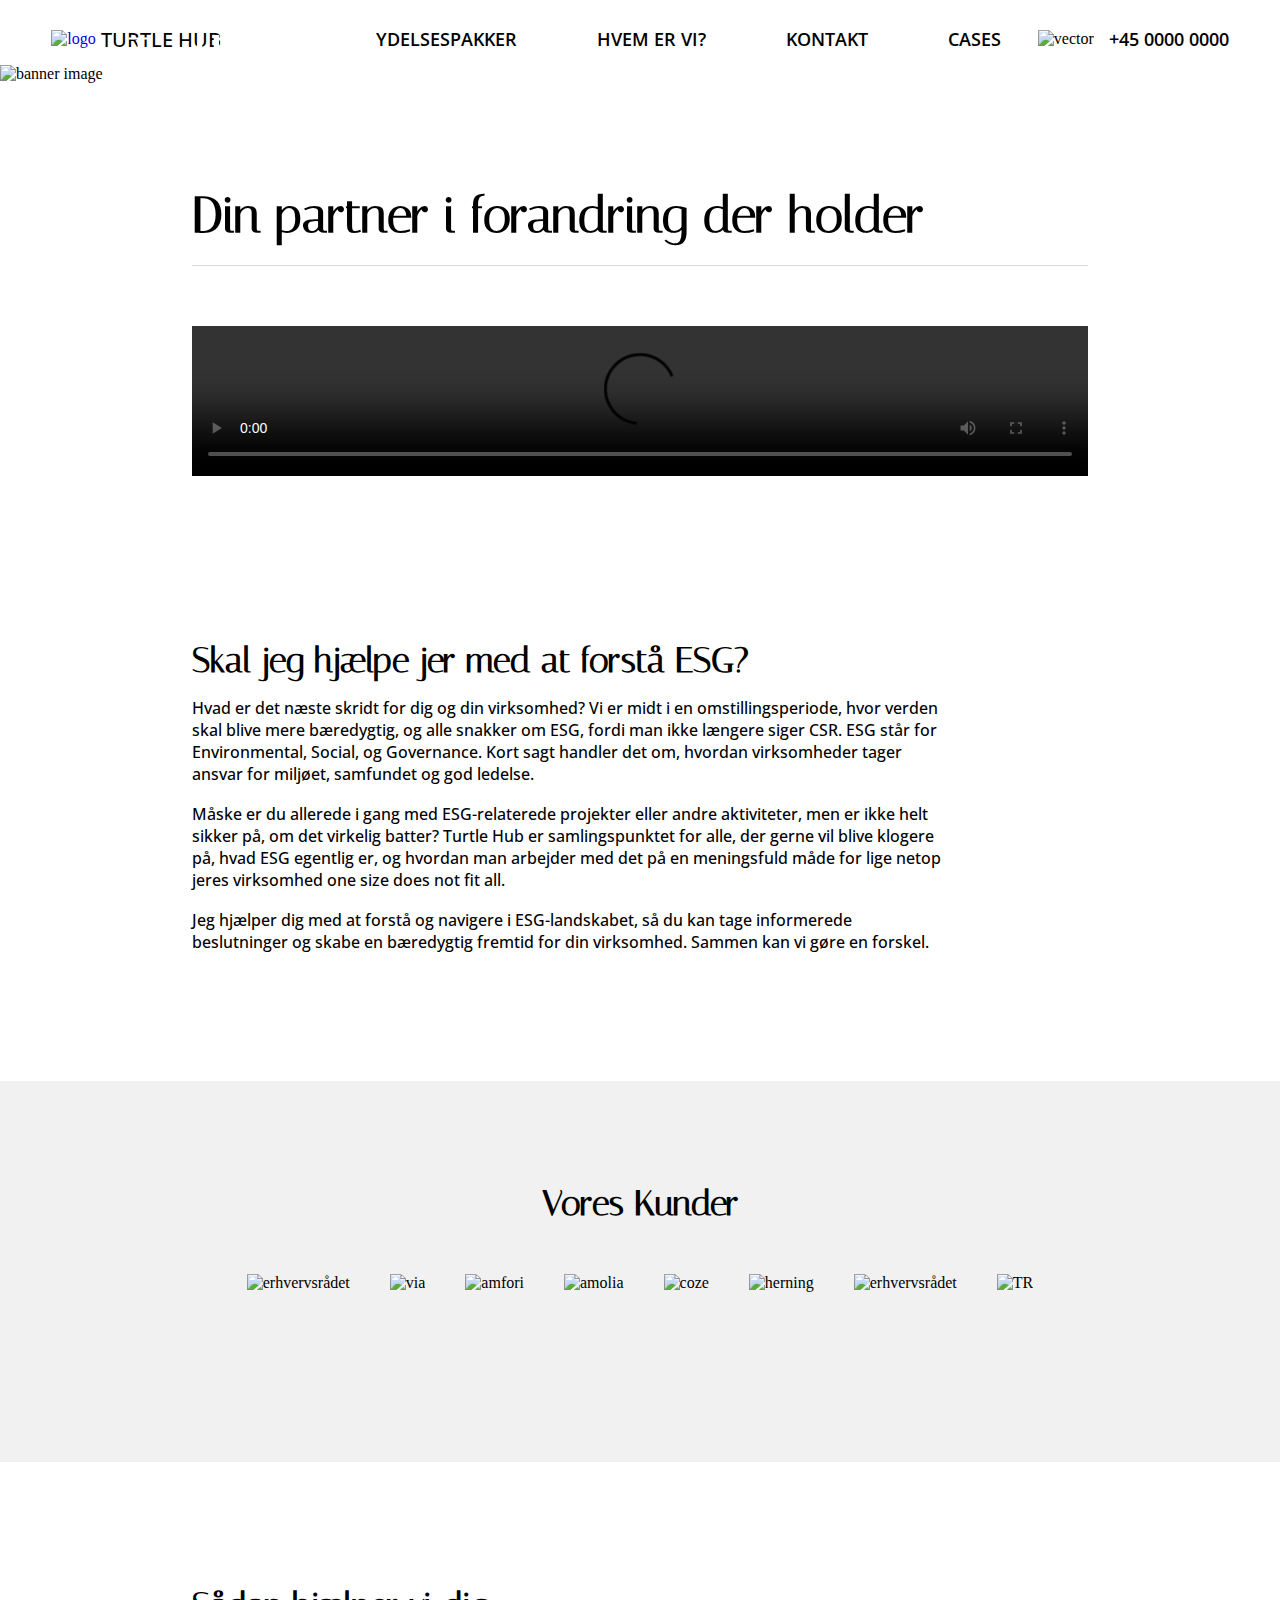
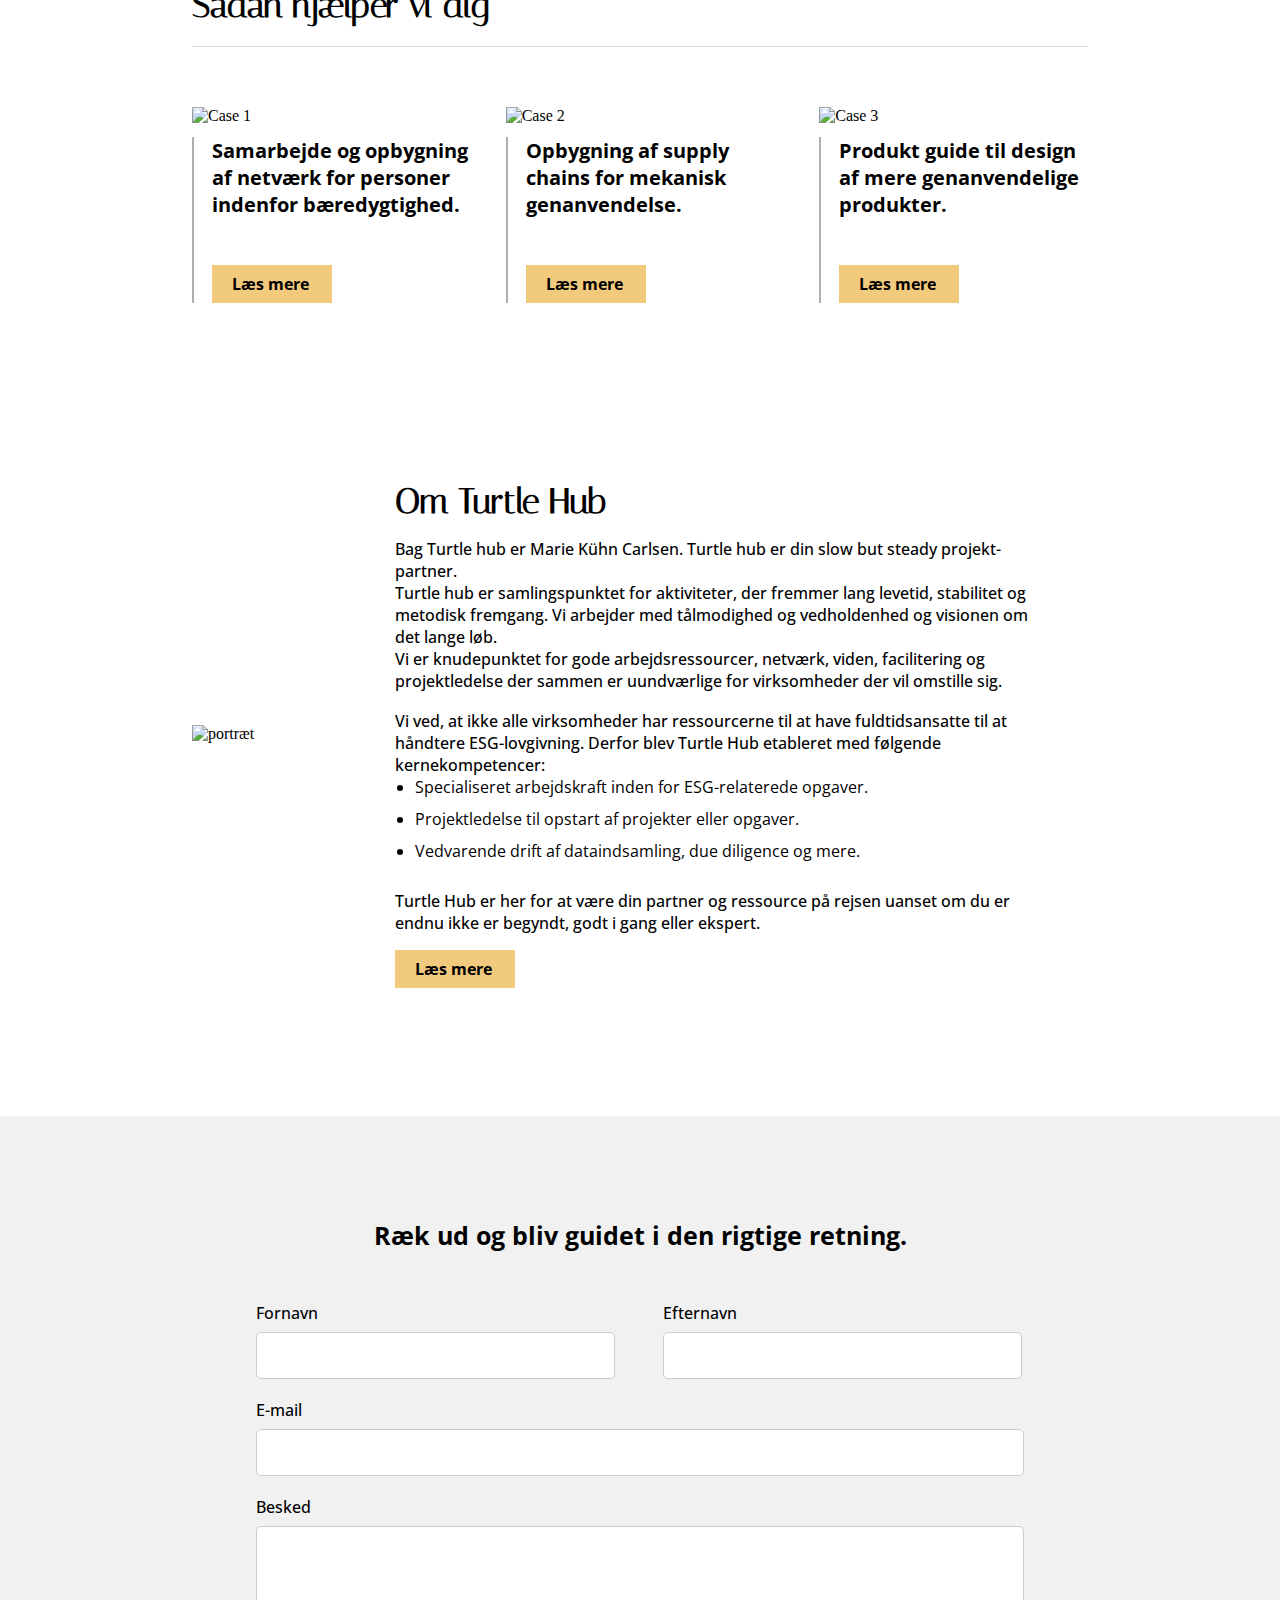
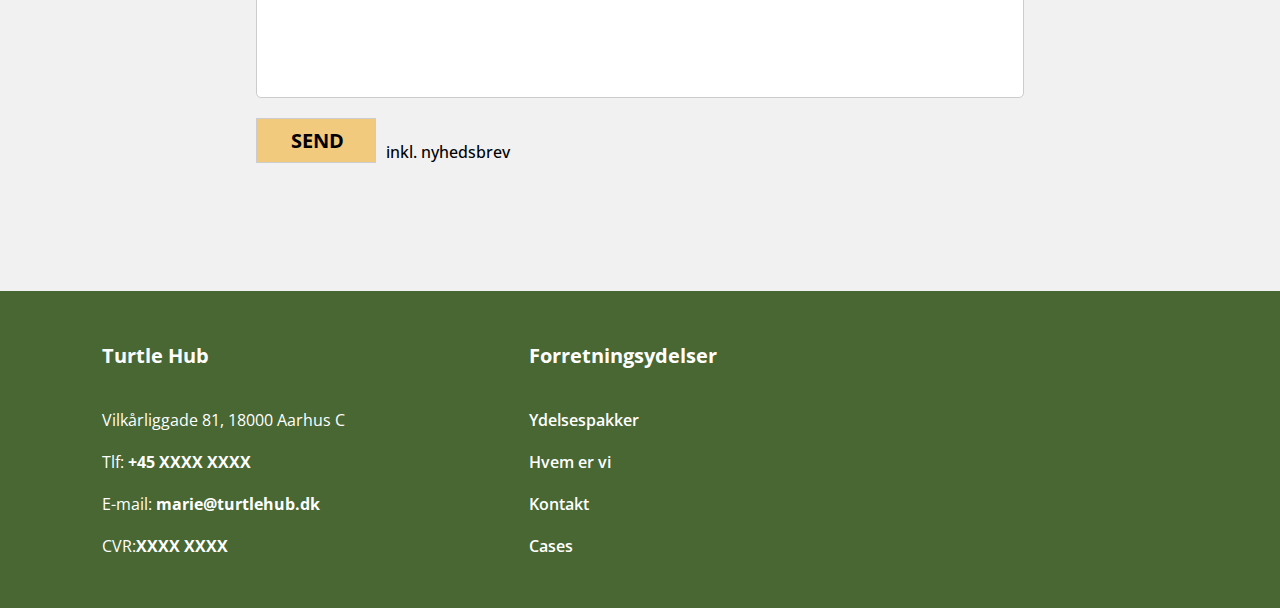
==== index.html @ 4861bdff "først upload" ====
<!DOCTYPE html>
<html lang="en">
<head>
    <meta charset="UTF-8">
    <meta name="viewport" content="width=device-width, initial-scale=1.0">
    <link rel="stylesheet" href="style.css">
    <script src="script.js" defer></script>

    <link rel="stylesheet" href="https://cdnjs.cloudflare.com/ajax/libs/font-awesome/6.2.0/css/all.min.css">
    <link href="https://fonts.googleapis.com/css2?family=Julius+Sans+One&family=Open+Sans:ital,wght@0,300..800;1,300..800&display=swap" rel="stylesheet">
    <link href="https://fonts.googleapis.com/css2?family=Italiana&display=swap" 
    rel="stylesheet"type="text/css">
    <title>Document</title>
</head>
<body>
    
    <nav>
        <div class="navbar">
            <div class="nav-img-p">
                <a href="index.html"> <img src="img/turtle.png" alt="logo"></a>
                <p class="logo-name">TURTLE HUB</p>
            </div>
            <ul class="menulinks">
                <li><a href="ydelsepakker.html">YDELSESPAKKER</a></li>
                <li><a href="hvem-er-vi.html">HVEM ER VI?</a></li>
                <li><a href="kontakt.html">KONTAKT</a></li>
                <li><a href="vores-cases.html">CASES</a></li>
            </ul>
            <div class="nav-img-p number">
                <a> <img  src="img/Vector.png" alt="vector"></a>
                <li><a class="nav-tlf">+45 0000 0000</a></li>
            </div>
            <div class="burger-menu">
                <div class="burger-icon">&#9776;</div>
                <div class="close-icon">&times;</div>
            </div>
        </div>
    </nav>

    <div class="banner"> <!-- banner -->
        <img src="img/forside-top.png" alt="banner image">
        <div class="banner-text">
            <h1>Turtle Hub</h1>
            <p>Project Management for the environment</p>
        </div>
    </div>

    <div class="indhold">

        <div>
            <div class="hoved-overskrift extra-margin">
                <h1>Din partner i forandring der holder</h1>
            </div>

            <div class="video-boks"> <!-- forside video -->
                <video src="video/forside-video.mp4" controls></video>
            </div>
        </div>

        <div class="esgboks"> <!-- ESG boks -->
            <div class="tekst1">
                <h1>Skal jeg hjælpe jer med at forstå ESG?</h1>
                <div> 
                    <p> Hvad er det næste skridt for dig og din virksomhed? 
                        Vi er midt i en omstillingsperiode, hvor verden skal blive mere bæredygtig, 
                        og alle snakker om ESG, fordi man ikke længere siger CSR. ESG står for Environmental, 
                        Social, og Governance. Kort sagt handler det om, hvordan virksomheder tager ansvar 
                        for miljøet, samfundet og god ledelse.
                    </p>
                    <br>
                    <p>
                        Måske er du allerede i gang med ESG-relaterede projekter eller andre aktiviteter,
                        men er ikke helt sikker på, om det virkelig batter? Turtle Hub er samlingspunktet
                        for alle, der gerne vil blive klogere på, hvad ESG egentlig er, og hvordan man
                        arbejder med det på en meningsfuld måde for lige netop jeres virksomhed one
                        size does not fit all.  
                    </p>    
                    <br>
                    <p>
                        Jeg hjælper dig med at forstå og navigere i ESG-landskabet, så du kan tage
                        informerede beslutninger og skabe en bæredygtig fremtid for din virksomhed.
                        Sammen kan vi gøre en forskel.
                    </p>
                </div>
            </div>
            <img class="portrait-picture esg-picture" src="img/ESG picture.png" alt=""> <!-- portræt billede -->
        </div>
    </div>

    <div class="kundeliste"> <!-- banner med kunder -->
        <div class="kundetext">
            <h1>Vores Kunder</h1>
        </div>
        <div class="firmalogoer">
            <img src="img/kunder/erhvervsrådet.png" alt="erhvervsrådet">
            <img src="img/kunder/VIA.png" alt="via">
            <img src="img/kunder/Amfori.png" alt="amfori">
            <img src="img/kunder/amolia.png" alt="amolia">
            <img src="img/kunder/cozy.png" alt="coze">
            <img src="img/kunder/herning.png" alt="herning">
            <img src="img/kunder/Newretex.png" alt="erhvervsrådet">
            <img src="img/kunder/TR.png" alt="TR">
        </div>
    </div>

    <div class="indhold"> <!-- card-img-slider -->

        <div class="info-box forside-pakker"> <!-- Ydelsespakker forside -->
            <div class="hoved-overskrift mindrefont extra-margin">
                <h1>Sådan hjælper vi dig</h1>
            </div>

            <div class="small-cases-container">
                    
                <div class="little-case-box max-width">
                    <img src="img/ydelsespakker/ydelsespakke1-forside.png" alt="Case 1">
                    <div class="cases-textbox">
                        <p class="box_overskrift">Samarbejde og 
                            opbygning af netværk for personer indenfor 
                            bæredygtighed.</p>
                        <a class="læsmere_knap" href="#">Læs mere</a>
                    </div>
                </div>
        
                <div class="little-case-box max-width">
                    <img src="img/ydelsespakker/ydelsespakke2-forside.png" alt="Case 2">
                    <div class="cases-textbox">
                        <p class="box_overskrift">Opbygning af supply 
                            chains for mekanisk genanvendelse.</p>
                        <a class="læsmere_knap" href="#">Læs mere</a>
                    </div>
                </div>
        
                <div class="little-case-box max-width">
                    <img src="img/ydelsespakker/ydelsespakke3-forside.png" alt="Case 3">
                    <div class="cases-textbox">
                        <p class="box_overskrift">Produkt guide 
                            til design af mere genanvendelige produkter.</p>
                        <a class="læsmere_knap" href="#">Læs mere</a>
                    </div>
                </div>
        
                <div class="little-case-box max-width">
                    <img src="img/ydelsespakker/ydelsespakke4-forside.png" alt="Case 4">
                    <div class="cases-textbox">
                        <p class="box_overskrift">LCA analyse skaber baseline 
                            for udvikling mod ressource-besparende produkter.</p>
                        <a class="læsmere_knap" href="#">Læs mere</a>
                    </div>
                </div>
        
                <div class="little-case-box max-width">
                    <img src="img/ydelsespakker/ydelsespakke5-forside.png" alt="Case 5">
                    <div class="cases-textbox">
                        <p class="box_overskrift">Mapping af supply chain - 
                            opbygning og community building af netværk i Danmark.</p>
                        <a class="læsmere_knap" href="#">Læs mere</a>
                    </div>
                </div>
            </div>
        </div>

        <div class="portraitboks"> <!-- Bag om Turtle Hub -->
            <img class="portrait-picture" src="img/portrait.png" alt="portræt">
            <div class="tekst1 portrait-text">
                <h1>Om Turtle Hub</h1>
                <div>
                    <p>Bag Turtle hub er Marie Kühn Carlsen. Turtle hub er din slow but steady projekt-partner.</p>
                    <p>Turtle hub er samlingspunktet for aktiviteter, der fremmer lang levetid, stabilitet og 
                        metodisk fremgang. Vi arbejder med tålmodighed og vedholdenhed og visionen om det lange løb.
                    </p>
                    <p>
                        Vi er knudepunktet for gode arbejdsressourcer, netværk, viden, facilitering og projektledelse 
                        der sammen er uundværlige for virksomheder der vil omstille sig.
                    </p>
                    <br>
                    <p>Vi ved, at ikke alle virksomheder har ressourcerne til at have fuldtidsansatte til at håndtere 
                        ESG-lovgivning. Derfor blev Turtle Hub etableret med følgende kernekompetencer:
                    </p>
                    <ul class="point-list">
                        <li>Specialiseret arbejdskraft inden for ESG-relaterede opgaver.</li>
                        <li>Projektledelse til opstart af projekter eller opgaver.</li>
                        <li>Vedvarende drift af dataindsamling, due diligence og mere.</li>
                    </ul>
                    <br>
                    <p>Turtle Hub er her for at være din partner og ressource på rejsen uanset om du er endnu ikke 
                        er begyndt, godt i gang eller ekspert. 
                    </p>
                </div>
                <a class="læsmere_knap" href="#">Læs mere</a>
            </div>
        </div>
    </div>

    <form id="input-form"> <!-- informations boks med mulighed for at række ud til Turtle Hub -->
        <h2 class="input-title">Ræk ud og bliv guidet i den rigtige retning.</h2>
        <div class="input-group label-inline">
            <div class="input-name">
                <p>Fornavn</p>
                <input id="first-name" type="text" value="" required/>
            </div>
            <div class="input-name">
                <p>Efternavn</p>
                <input id="last-name" type="text" value="" required/>
            </div>
        </div>
        <div class="input-group input-other">
            <p>E-mail</p>
            <input id="email" type="email" value="" required/>
        </div>
        <div class="input-group input-other">
            <p>Besked</p>
            <textarea id="message"style="max-width:100%;height: 150px;" required></textarea>
        </div>
        <div class="send-field">
            <button class="clear-button" type="submit" onclick="ClearFields();">SEND</button>
            <p>inkl. nyhedsbrev</p>
        </div>
    </form>

</body>

<footer> <!-- footer -->
    <div class="infohvem">
        <p> Turtle Hub </p>
        <ul class="menulinks-nav">
            <li>Vilkårliggade 81, 18000 Aarhus C</li>
            <li>Tlf: <span class="bold">+45 XXXX XXXX</span></li>
            <li>E-mail: <span class="bold">marie@turtlehub.dk</span></li>
            <li>CVR:<span class="bold">XXXX XXXX</span></li>
        </ul>
    </div>
    <div class="infohvem">
        <p>Forretningsydelser </p>
        <ul class="menulinks-nav">
            <li> <a href="ydelsepakker.html">Ydelsespakker</a></li>
            <li> <a href="hvem-er-vi.html">Hvem er vi</a></li>
            <li> <a href="kontakt.html">Kontakt</a></li>
            <li> <a href="vores-cases.html">Cases</a></li>
    </div>
    <div class="noci">
        <img src="img/insta.png" alt="">
        <img src="img/lindin.png" alt="">
    </div>  
</footer>

</html>
---- style.css ----
/*----------------------
-------GENERELT---------
----------------------*/
*{
    text-decoration: none;
    margin:0;
    padding: 0;
}
html, body {
    margin: 0;
    padding: 0;
    width: 100%;
    height: 100%;
    min-width:320px;
}

.indhold{
    display: flex;
    flex-direction: column;
    justify-content: center;
    margin: 8% 15% 10%;
    gap:160px;
}

.hoved-overskrift {
   border-bottom:1px solid #D9D9D9;
   padding-bottom:20px;
}

/*----------------------
---GENEREL TYPOGRAFI----
----------------------*/

.hoved-overskrift h1 {
    font-size: 50px;
}

p {
    font-family:"Open Sans", sans-serif;
    font-size:16px;
    font-weight: 500;
}

h1 {
    font-family:"Italiana", sans-serif;
}

#input-form p, #input-form h2 {
    font-family:"Open Sans", sans-serif;
}

.content p {
    font-size:20px;
    font-weight: bold;
    font-family:"Open Sans", sans-serif;
} 

.nav-img-p p {
    font-size: 20px;
}

/*----------------------
-------NAVIGATION-------
----------------------*/

.navbar{
    margin-top: 1%;
    display: flex;
    align-items: center;
    justify-content: space-between;
    padding: 1% 4%;
}

.nav-img-p {
    display:flex;
    align-items: center;
    gap:5px;
}

.nav-img-p a img {
    height:auto;

}

.navbar li{
    list-style: none;
    display: inline-block;
}

.navbar li a{
    font-size: 18px;
    font-weight: bold;
    color: black;
    font-family:"Open Sans", sans-serif;
    font-weight: 600;
}

.menulinks {
    display: flex;
    gap:80px;
    margin-left:10%;
}

.nav-tlf {
    font-weight: 700;
}

.burger-menu{
    display: none;
}

/* Hide the checkbox by default */

.number {
    gap:15px;
}

.number img {
    display: flex;
    align-items: center;
}

.menulinks a.active {
    position: relative;
    font-weight: bold;
}

.menulinks a.active::after {
    content: '';
    display: block;
    width: 100%;
    height: 1mm;
    background-color: currentColor;
    position: absolute;
    bottom: -10px;
}

/*----------------------
-------FOOTER-----------
----------------------*/
footer {
    background-color: #486732;
    display: flex;
    justify-content: space-between;
    padding: 4% 8%;
    align-items: center;
}

.infohvem {
    color: white;
    display: flex;
    flex-direction: column;
    gap:40px;
    align-self: flex-start;
}

.infohvem p {
    font-size: 20px;
    font-weight: 700;
}

.infohvem li{
    list-style: none;
    display: inline-block;
    font-family:"Open Sans", sans-serif;
}

.infohvem li a{
    font-size: 16px;
    font-weight: bold;
    font-family:"Open Sans", sans-serif;
    font-weight: 600;
    color: white;
}

.menulinks-nav {
    display: flex;
    flex-direction: column;
    gap:20px;
}

.noci img{
    width: 60px;
    height:auto;
}

.noci {
    display: flex;
    height:60px;
    gap:50px;
    padding:auto 0;
    margin-right:10%;
}

.bold {
    font-weight: 700;
}



/*---------------------------
-------Subscription Box------
-----------------------------*/

.input-title {
    margin-bottom: 30px;
    font-size: 25px;
    display: flex;
    justify-content: center
}

#input-form {
    display: flex;
    flex-direction: column;
    padding: 8% 20% 10%;
    background-color: #F1F1F1;
    gap:20px;
}

.input-name {
    display: flex;
    flex-direction: column;
    width:calc(50% - 47px);
    gap:8px;
}

.input-other {
    display: flex;
    flex-direction: column;
    gap:8px;
}

.input-group {
    display: flex;
    flex-direction: column;
}

.input-group label {
    font-size: 16px;
    margin-bottom: 5px;
}

.label-inline {
    flex-direction: row;
    gap:70px;
}

.send-field {
    display: flex;
    flex-direction: row;
    gap:10px;
    align-items: flex-end
}

input[type='text'] {
    width: 100%;
}

.input-group input[type="email"] {
    max-width: 100%;
}

.input-group textarea {
    height: 100px;
    max-width:100%;
    resize: none;
}

.input-group input[type="text"],
.input-group input[type="email"],
.input-group textarea {
    height: 25px;
    padding: 10px;
    border: 1px solid #ccc;
    border-radius: 5px;
    font-size: 16px;
    transition: border-color 0.3s ease; /* Add transition effect */
}

.clear-button {
    padding: 8px 34px;
    font-size: 20px;
    background-color: #F2CA7E;
    cursor: pointer;
    border: 1px solid #ccc;
    width:120px;
    font-weight: bold;
    font-family: "Open Sans", sans-serif;
}

/*----------------------
-------FORSIDE----------
----------------------*/

.extra-margin {
    margin-bottom:60px;
}

.info-box {
    width: 100%;
    background-color: #F1F1F1;
    padding: 8% 8% 10%;  /* andre cases/pakker som denne */
    margin-top: 20px;
    box-sizing: border-box;
    display: flex;
    flex-direction: column;
}

.forside-pakker {
    background-color: white;
    padding: 0;
}

.banner {
    width: 100%;
    height: auto;
    display: flex;
    justify-content: flex-start;
    align-items: center;
}

.banner img {
    width: 100%;
    height: auto;
    max-width: 100%;
}

.banner-text {
    display: flex;
    flex-direction: column;
    margin-left:10%;
    position: absolute;
    text-align: flex-start;
    font-family: "Open Sans", sans-serif;
    color: white;
}

.banner-text h1 {
    font-size: 4vw; /* Responsive font size */
    font-weight: 700;
}

.banner-text p {
    font-size: 2vw; /* Responsive font size */
    font-weight: 700;
}

.kundeliste {
    width: 100%;
    height: auto;
    display: flex;
    flex-direction: column;
    justify-content: center;
    align-items: center;
    gap:50px;
    background-color: #F1F1F1;
    padding:8% 15% 10%;
    box-sizing: border-box;
}

.kundetext h1 {
    font-family:"Italiana", sans-serif;
    font-size: 35px;
}

.firmalogoer {
    display: flex;
    flex-wrap: wrap; /* Allow items to wrap */
    justify-content: center; /* Center items horizontally */
    gap: 40px;
}

.firmalogoer img {
    height:60px;
    width:auto;
}

.video-boks{
    width: 100%;
}

.video-boks video {
    width: 100%;
    height: auto;
    max-width: 100%;
}

.kunder{
    width: 100%;
}

.portraitboks{
    display: flex;
    gap:60px;
    align-items: center;
}

.portrait-picture {
    height:auto;
    width: 307px;
}

.esg-picture {
    width:40%;
}

.esgboks {
    display:flex;
    gap:40px;
    align-items: center;
}

.tekst1 {
    display: flex;
    flex-direction: column;
    gap:16px;
}

.tekst1 h1{
    font-size: 35px;
}

.portrait-text {
    margin-right: 6%;
}

.point-list {
    padding-left: 20px;
    width:100%;
    max-width:100%;
}

.point-list li {
    font-family: "Open Sans", sans-serif;
    margin-bottom: 10px;
}

/*----------------------
-------KONTAKT----------
----------------------*/

.kontakt-tekst p{
    font-size:20px;
}

.text-bold {
    font-weight: 700;
}

.kontaktbox {
    display:flex;
    gap:80px;
    align-items: center;
    justify-content: center;
}

.kontakt-indhold {
    display:flex;
    flex-direction: column;
    gap:60px;
}

/*----------------------
-------HVEM ER VI-------
----------------------*/

.centered {
    display: flex;
    justify-content: center;
}

.mindrefont h1 {
    font-size: 35px;
}
.smolbillede1{
    width:30vw;
}
.smolbillede {
   display: none;
}

.hvemerjeg {
    display:flex;
    gap:40px;
    align-items: center;
}

.sporgsmaalbokse{
    align-items: center;
    display: flex;
    justify-content: center;
    font-family:"Italiana", sans-serif;
    font-size: 50px;
}

.Typisk{
    font-size: 50px;
}

.sprogsmaalwrapper {
    display: flex;
    justify-content: center;
    gap:60px;
    padding: 25px;
}

.sporgsmaalbokse1, .sporgsmaalbokse2, .sporgsmaalbokse3, .sporgsmaalbokse4 {
    perspective: 1000px;
    padding: 0;
    display: flex;
    justify-content: center;
    align-items: center;
    position: relative;
    margin: 2%;
    padding: 5%;
    width: 200px;  /* Set a fixed width */
    height: 100px; /* Set a fixed height */
}

.front, .back {
    position: absolute;
    backface-visibility: hidden;
    transition: transform 0.6s;
    width: 100%;
    height: 100%;
    display: flex;
    justify-content: center;
    align-items: center;
    padding: 20px;
    box-sizing: border-box;
    font-family:"Open Sans", sans-serif;
    font-size: 20px;
}

.front {
    transform: rotateY(0deg);
    font-weight: 700;
}

.back {
    transform: rotateY(180deg);
    display: flex;
    justify-content: center;
    align-items: center;
}

.sporgsmaalbokse1:hover .front, .sporgsmaalbokse2:hover .front, .sporgsmaalbokse3:hover .front, .sporgsmaalbokse4:hover .front {
    transform: rotateY(180deg);
}

.sporgsmaalbokse1:hover .back, .sporgsmaalbokse2:hover .back, .sporgsmaalbokse3:hover .back, .sporgsmaalbokse4:hover .back {
    transform: rotateY(0deg);
}

.sporgsmaalbokse1 .front, .sporgsmaalbokse3 .front {
    background-color: #9FCBF4;
}

.sporgsmaalbokse2 .front, .sporgsmaalbokse4 .front {
    background-color: #F2CA7E;
}

.sporgsmaalbokse1 .back, .sporgsmaalbokse3 .back {
    background-color: #9FCBF4;
}

.sporgsmaalbokse2 .back, .sporgsmaalbokse4 .back {
    background-color: #F2CA7E;
}

/*----------------------
-------YDELSES PAKKE----
----------------------*/

.pakke-box {
    display: flex;
    justify-content: center;
    align-items: center;
    flex-wrap: wrap;
    width: 100%;
}

.pakke-reverse {
    flex-direction: row-reverse;
}

.venstre-pakke {
    max-width: 100%;
    height: auto;
    margin-right: 5%;
    box-sizing: border-box;
}

.højre-pakke {
    max-width: 100%;
    height: auto;
    margin-left: 5%;
    box-sizing: border-box;
}

.pakke-box-tekst {
    flex: 1;
    box-sizing: border-box;
    overflow: hidden;
    max-width: 40%;
}

.ekstra-margin {
    margin-bottom: 10px;
}

.pakketekst {
    padding-left: 20px;
    margin: 0;
    list-style-type: disc;
    width: 100%;
    box-sizing: border-box;
}

.pakketekst li {
    font-family: "Open Sans", sans-serif;
    margin-bottom: 10px;
}

.pakke-skabelon-text {
    display: flex;
    flex-direction: column;
    padding-bottom:100px;
}

.image-wrapper {
    width: 100%;
}

.squarewrapper {
    display: flex;
    justify-content: space-evenly;
    flex-wrap: wrap;
    margin-top: 50px;
    gap: 50px; /* Adjust gap as needed */
}

.square {
    background-color: #9FCBF4;
    display: flex;
    flex-direction: column;
    justify-content: space-between;
    align-items: center;
    width: calc(25% - 50px); /* Adjust width for 4 boxes per row */
    padding: 15px 20px;
    box-sizing: border-box; /* Include padding in the element's width and height */
}

.square img {
    max-width: 80px; /* Adjust based on your design */
    margin-top: 20px;
}

.square-tekst {
    display: flex;
    flex-direction: column;
    align-items: center;
    text-align: center;
    gap:20px;
}

.bigger-font {
    font-size: 20px;
}

/*----------------------
-------VORES CASES------
----------------------*/

.cases-indhold {
    display: flex;
    flex-direction: column;
    gap:60px;
}

.content {
    display:flex;
    flex-wrap:wrap;
    flex-direction:column;
    gap:60px;
    justify-content:space-around;
}

.content_udvalg {
    flex-direction:row;
}

.big-case-box {
    display: flex;
    flex-direction: column;
    gap: 15px;
    width: 100%; /* Ensure it uses the full width */
    max-width: 350px;
    flex: 1 1 33.33%; /* Adjust this to make all boxes equal width and height */
    box-sizing: border-box;
}

.big-case_picture {
    width: 100%;
    display: flex;
    justify-content: center;
    align-items: center;
    overflow: hidden;
}

.big-case_picture img {
    width: 100%; 
    height: auto; 
}

.cases-textbox {
    display: flex;
    flex-direction: column;
    justify-content: space-between; /* Ensure the button is pushed to the bottom */
    padding: 0px 18px;
    border-left: 2px solid #AFAFAF;
    gap: 10px;
    box-sizing: border-box;
    flex-grow: 1;
}

.box_overskrift {
    font-size: 20px;
    font-weight: bold;
    font-family: "Open Sans", sans-serif;
    flex-grow: 1; 
    margin-bottom: 10px; 
}

.læsmere_knap {
    padding: 8px 20px;
    background-color:#F2CA7E;
    color: black;
    border: none;
    cursor: pointer;
    font-size:16px;
    font-family: "Open Sans", sans-serif;
    font-weight: bold;
    text-decoration: none;
    width:80px;
}


/*----------------------
-----SPECIFIK CASE------
----------------------*/

.undertitel {
    font-size: 22px;
    font-weight: 700;
}

.artikeltext {
    display: flex;
    flex-direction: column;
    gap:35px;
    flex: 1;
}

.artikelboks {
    display: flex;
    gap:50px;
    align-items: flex-start;
}

.icony {
    display: flex; 
    gap:25px;
}

.icony img {
    height:50px;
}

.icony p {
    font-size: 18px;
}

.caseoversigt{
    display: flex;
    flex-direction: column;
    background-color: #9FCBF4;
    padding:35px 85px 35px 35px;
    gap:20px;
}

.small-casebox {
    border: none;
    width: 100%;
    display: flex;
    flex-direction: column;
    justify-content: space-between;
    height:100%;
}

.info-box h2{
    margin: 10px 0;
    margin-left: 40px;
}

.small-cases-container {
    display: flex;
    justify-content: flex-start;  
    overflow-x: auto;  
    flex-wrap: nowrap;
    width: 100%;  
    scroll-snap-type: x mandatory;
    gap: 15px;
}

.little-case-box {
    display: flex;
    flex-direction: column;
    flex: 0 0 33.33%;   
    scroll-snap-align: start;  
    width: calc(30% - 30px); 
    gap: 12px;
    box-sizing: border-box;
    padding-bottom: 18px;
}

.little-case-box img {
    width: 100%; /* Make the image take the full width of the container */
    height: auto; /* Maintain aspect ratio */
}

/*----------------------
--STYLING AF SCROLLBAR--
----------------------*/

.small-cases-container::-webkit-scrollbar {
    height: 8px;
    background-color: #ddd; 
}

.small-cases-container::-webkit-scrollbar-thumb {
    background-color: green;
}

.crying{
    width: 100%;
}

.ov{
    font-weight: bolder;
    font-size: 50px
}
.ov2{
    font-weight: bold;
}

.unskrift{
    font-weight: bold;
}

.breadtexxt{
    font-weight: 300; 
    font-size: 20px;
}

.kontaktturtle{
    font-size: 25.6px;
    font-weight: 600;
}

/*----------------------
-----MEDIA QUERIE-------
----------------------*/

@media screen and (max-width: 1100px) { 
    .navbar {
            width: 90%; 
        }
    .navbar li a{
        font-size: 90%;
    }
    .square {
        width: calc(50% - 50px); /* Adjust width for 2 boxes per row */
    }

    .pakke-box, .pakke-reverse {
        flex-direction: column;
        justify-content: center;
    }

    .højre-pakke, .venstre-pakke {
        margin:0;
    }

    .pakke-box-tekst {
        max-width:100%;
        padding:20px;
    }
}

@media screen and (max-width: 700px) {
    .carousel img{
        width: calc(100% / 2);
    }

    .banner{
        width: 101%;
    }
    .point-list{
        font-size: 15px;
    } 
    .smollen{
        font: 10px;
    }
    .squarewrapper {
        flex-wrap: wrap;
        justify-content: center;
        gap: 20px;
      }
      
      .square, .square2,.square3,.square4 {
        width: calc(40% - 10px); 
        margin-top: 20px; 
      }
      
    .header-container {
        flex-direction: column;
    }

    .header-container h1 {
        margin-right: 0;
        margin-bottom: 10px;
    }

    .header-container img {
        width: 100%;
        height: auto;
    }
    .carousel img{
        width: 100%;
    }

    .storebillede{
        display: block;
        width: 100%;
    }

    .storebilledwrapper{
        display: flex;
        justify-content: center;
    }

    .hvemerjeg{
    display: flex;
    flex-direction: column;
    }

    .smolbillede1{
       display: none;
    }

    .smolbillede{
        display: block;
    }

    .sprogsmaalwrapper{
        display: flex;
        flex-direction: column;
        justify-content: center;
        width: 120%;
    }
 
    .small-cases-container {
        flex-wrap: wrap; 
        justify-content: center; 
        gap: 10px; 
    }
    .little-case-box {
        flex: 0 0 100%; 
        width: 100%; 
    }
    .artikelboks {
        flex-direction: column-reverse; 
    }
    .menulinks {
        display: none;
        flex-direction: column;
        width: 100%;
        text-align: center;
        position: absolute;
        top: 80px;
        left: 0;
        background-color: white;
    }

    .menulinks.show {
        display: flex;
    }

    .burger-menu {
        display: flex;
        align-items: center;
    }

    .burger-icon,
    .close-icon {
        font-size: 24px;
        cursor: pointer;
    }

    .close-icon {
        display: none;
    }
    .nav-tlf{
        display: none;
    }
    .nav-img-p.number img {
        display: none;
    }
    .menulinks a.active::after {
        display: none;
    }

    .content{
    display: flex;
    flex-direction: column;
    }

    .banner{
    width: 100%;
    }

    .esgboks{
    display: flex;
    flex-direction: column;
    }

    .portraitboks{
        display: flex;
        flex-direction: column;
    }

    .kundeliste{
        width: 100%;
    }

    .footer{
        width: 100%;
    }
}
@media screen and (max-width: 500px){
    .banner{
        width: auto;
    }
.infohvem{
    width: 150%;
}
}
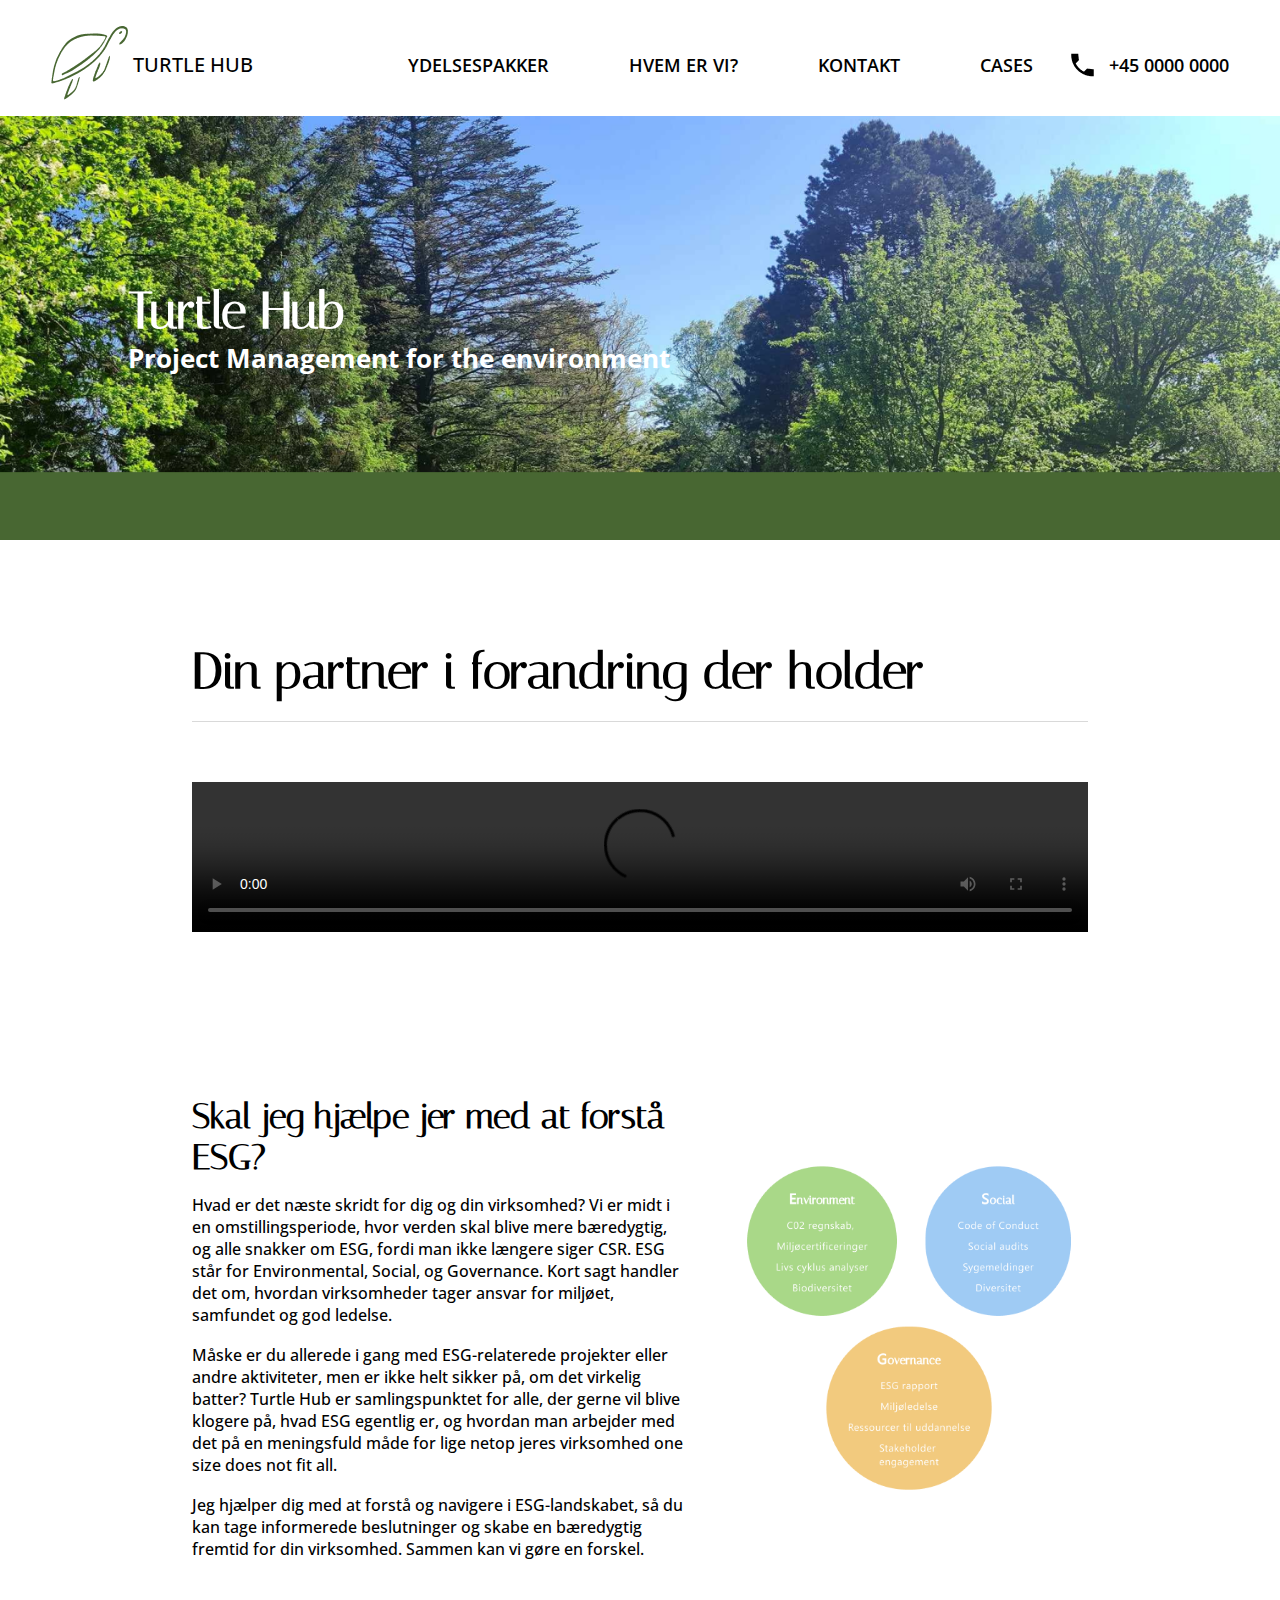
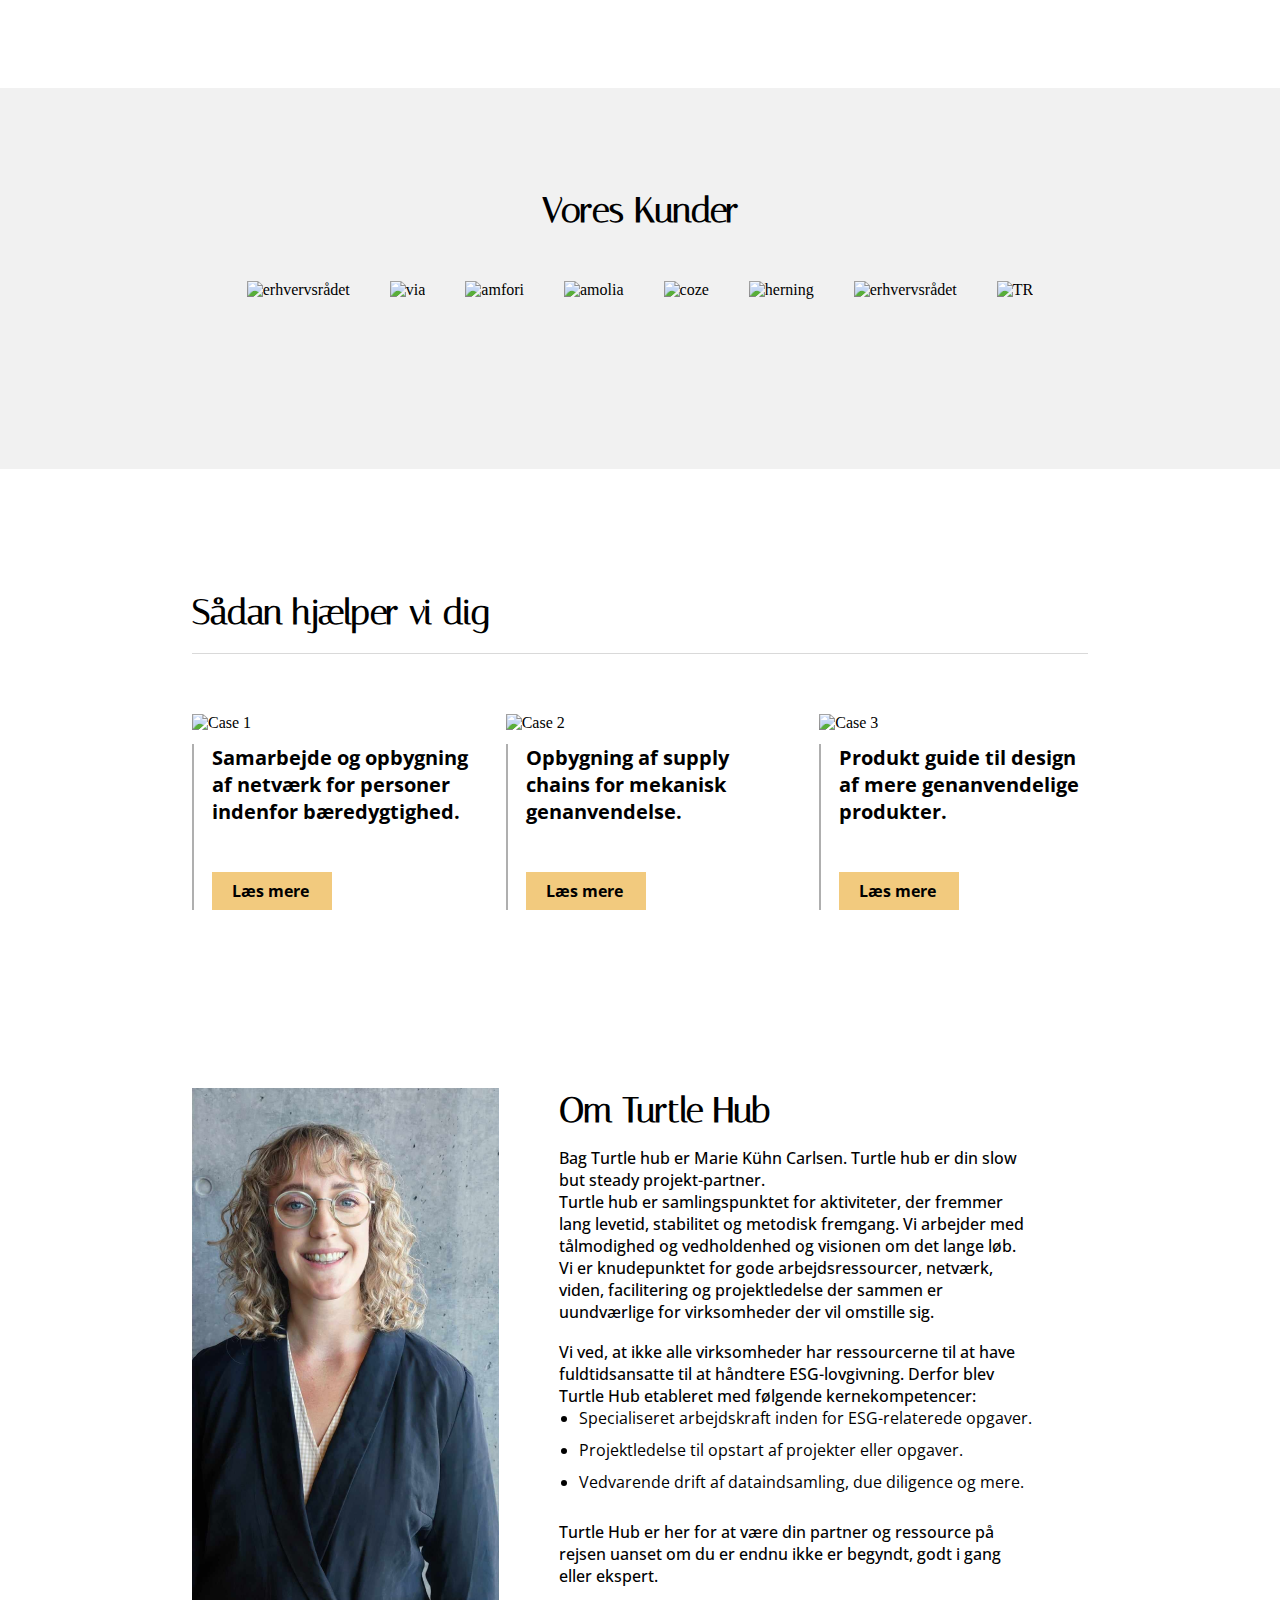
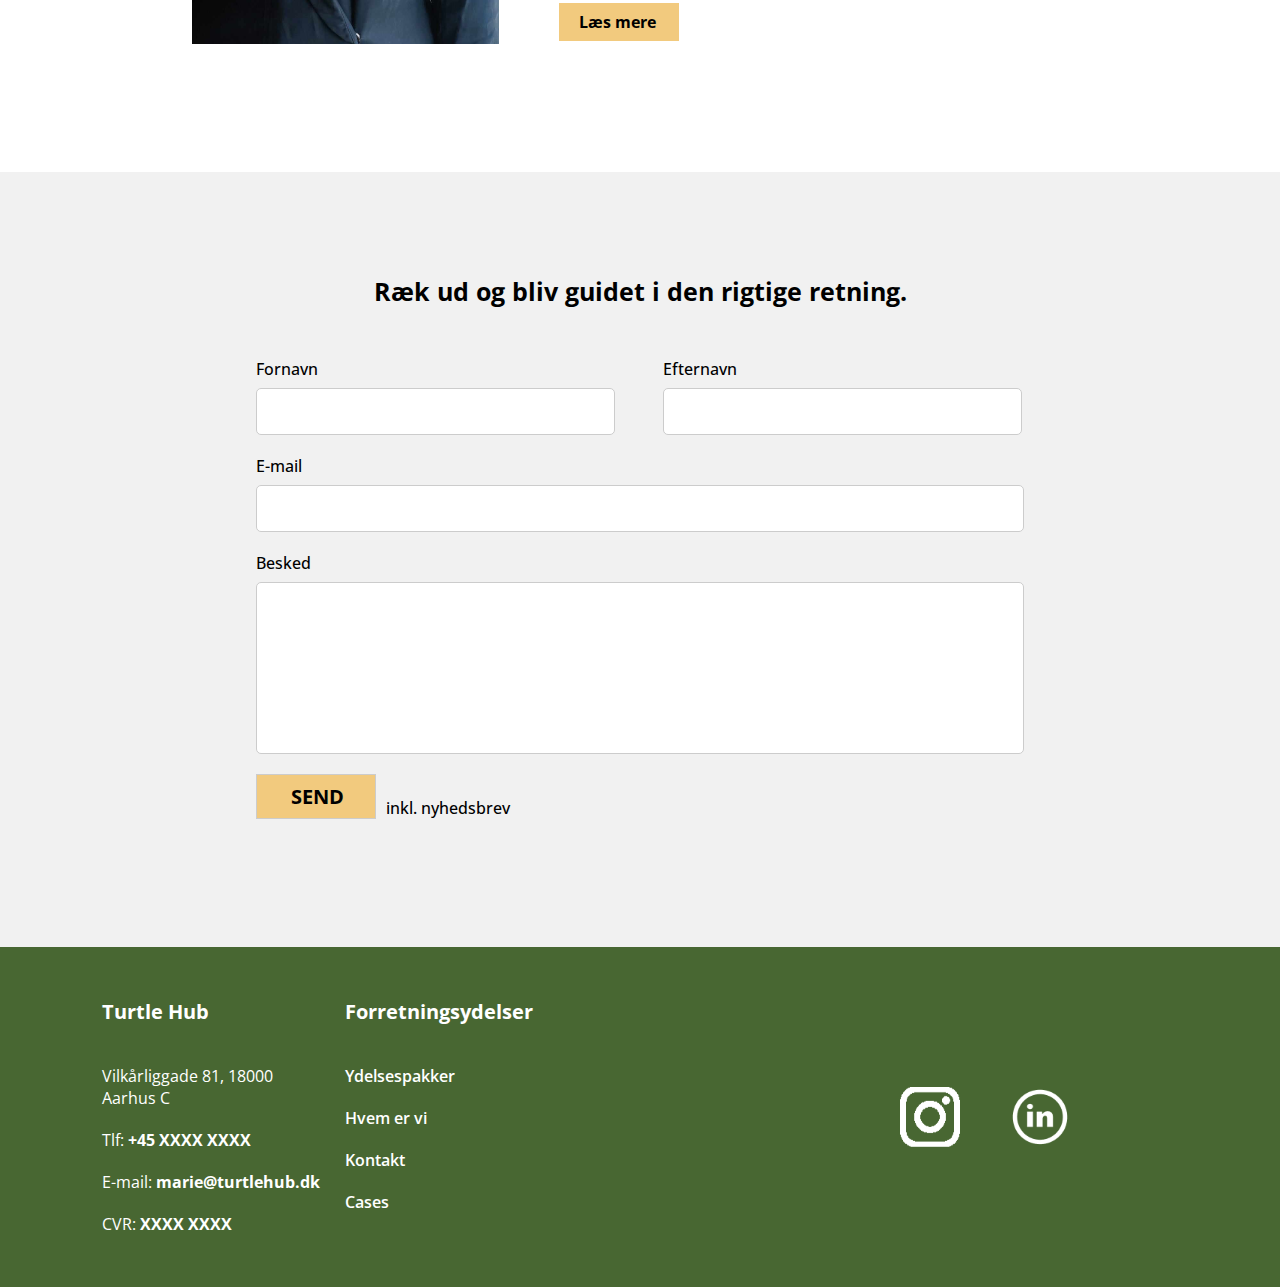
==== commit a432074a: "Add files via upload" ====
--- a/index.html
+++ b/index.html
@@ -10,7 +10,7 @@
     <link href="https://fonts.googleapis.com/css2?family=Julius+Sans+One&family=Open+Sans:ital,wght@0,300..800;1,300..800&display=swap" rel="stylesheet">
     <link href="https://fonts.googleapis.com/css2?family=Italiana&display=swap" 
     rel="stylesheet"type="text/css">
-    <title>Document</title>
+    <title>turtlehub</title>
 </head>
 <body>
     
@@ -221,27 +221,31 @@
 </body>
 
 <footer> <!-- footer -->
-    <div class="infohvem">
-        <p> Turtle Hub </p>
-        <ul class="menulinks-nav">
-            <li>Vilkårliggade 81, 18000 Aarhus C</li>
-            <li>Tlf: <span class="bold">+45 XXXX XXXX</span></li>
-            <li>E-mail: <span class="bold">marie@turtlehub.dk</span></li>
-            <li>CVR:<span class="bold">XXXX XXXX</span></li>
-        </ul>
-    </div>
-    <div class="infohvem">
-        <p>Forretningsydelser </p>
-        <ul class="menulinks-nav">
-            <li> <a href="ydelsepakker.html">Ydelsespakker</a></li>
-            <li> <a href="hvem-er-vi.html">Hvem er vi</a></li>
-            <li> <a href="kontakt.html">Kontakt</a></li>
-            <li> <a href="vores-cases.html">Cases</a></li>
-    </div>
-    <div class="noci">
-        <img src="img/insta.png" alt="">
-        <img src="img/lindin.png" alt="">
-    </div>  
+    <div class="infohvem-wrapper">
+        <div class="infohvem">
+            <p>Turtle Hub</p>
+            <ul class="menulinks-nav">
+                <li>Vilkårliggade 81, 18000 Aarhus C</li>
+                <li>Tlf: <span class="bold">+45 XXXX XXXX</span></li>
+                <li>E-mail: <span class="bold">marie@turtlehub.dk</span></li>
+                <li>CVR: <span class="bold">XXXX XXXX</span></li>
+            </ul>
+        </div>
+        <div class="infohvem">
+            <p>Forretningsydelser</p>
+            <ul class="menulinks-nav">
+                <li><a href="ydelsepakker.html">Ydelsespakker</a></li>
+                <li><a href="hvem-er-vi.html">Hvem er vi</a></li>
+                <li><a href="kontakt.html">Kontakt</a></li>
+                <li><a href="vores-cases.html">Cases</a></li>
+            </ul>
+        </div>
+    </div> 
+        <div class="noci">
+            <img src="img/insta.png" alt="Instagram">
+            <img src="img/lindin.png" alt="LinkedIn">
+        </div>
+ 
 </footer>
 
 </html>--- a/style.css
+++ b/style.css
@@ -153,7 +153,11 @@
     gap:40px;
     align-self: flex-start;
 }
-
+.infohvem-wrapper{
+    display: flex;
+    justify-content: center;
+    gap: 5%;
+}
 .infohvem p {
     font-size: 20px;
     font-weight: 700;
@@ -873,6 +877,15 @@
 ----------------------*/
 
 @media screen and (max-width: 1100px) { 
+    .nav-tlf{
+        display: none;
+    }
+    .nav-img-p.number img {
+        display: none;
+    }
+    .menulinks a.active::after {
+        display: none;
+    }
     .navbar {
             width: 90%; 
         }
@@ -896,16 +909,54 @@
         max-width:100%;
         padding:20px;
     }
-}
-
-@media screen and (max-width: 700px) {
+
+}
+
+
+
+@media screen and (max-width: 843px) {
+    .small-cases-container {
+        flex-wrap: wrap; 
+        justify-content: center; 
+        gap: 10px; 
+    }
+    .sprogsmaalwrapper{
+        width: 110%;
+        gap: 0;
+    }
+    .sporgsmaalbokse1{
+        width: 100%;
+    }
+    .sporgsmaalbokse2{
+        width: 100%;
+    }
+    .sporgsmaalbokse3{
+        width: 100%;
+    }
+    .sporgsmaalbokse4{
+        width: 100%;
+    }
+    footer {
+    padding: 2% 5%;
+    width: 100%;
+    display: flex;
+    flex-direction: column;
+}
+.infohvem-wrapper{
+    display: flex;
+    justify-content: center;
+}
+.noci{
+    width: 1%;
+}
+.infohvem{
+    padding-left: 5%;
+}
+
     .carousel img{
         width: calc(100% / 2);
     }
 
-    .banner{
-        width: 101%;
-    }
     .point-list{
         font-size: 15px;
     } 
@@ -970,11 +1021,7 @@
         width: 120%;
     }
  
-    .small-cases-container {
-        flex-wrap: wrap; 
-        justify-content: center; 
-        gap: 10px; 
-    }
+
     .little-case-box {
         flex: 0 0 100%; 
         width: 100%; 
@@ -1027,7 +1074,7 @@
     }
 
     .banner{
-    width: 100%;
+    width: 118%;
     }
 
     .esgboks{
@@ -1041,18 +1088,122 @@
     }
 
     .kundeliste{
+        width: 118%;
+    }
+
+    footer {
+        padding: 2% 9%;
         width: 100%;
-    }
-
-    .footer{
+ 
+    }
+    form{
+        width: 78%;
+    }
+    .video-boks{
+        width: 130%;
+    }
+    video{
+        width: 130%;
+    }
+}
+@media screen and (max-width: 500px){
+.infohvem{
+    padding-left: 2%;
+}
+footer {
+    padding: 2% 8%;
+    width: 100%;
+    display: flex;
+    flex-direction: column;
+}
+.infohvem-wrapper{
+    display: flex;
+    justify-content: center;
+}
+.noci{
+    width: 1%;
+}
+.sporgsmaalbokse1{
+    width: auto;
+}
+.sporgsmaalbokse2{
+    width: auto;
+}
+.sporgsmaalbokse3{
+    width: auto;
+}
+.sporgsmaalbokse4{
+    width: auto;
+}
+.front{
+    font-size: smaller;
+}
+.back{
+    font-size: smaller;
+}
+.banner{
+    width: 116%;
+}
+.kundeliste{
+    width: 116%;
+}
+form{
+    width: 76%;
+}
+.square, .square2, .square3, .square4 {
+    width: calc(51% - 10px); /* Adjust width for 2 boxes per row */
+    margin-top: 20px; /* Adjust top margin */
+}
+
+.squarewrapper {
+    width: 100%; /* Ensure the wrapper takes full width */
+    padding: 0; /* Remove padding */
+    display: flex; /* Use flexbox */
+    flex-wrap: wrap; /* Allow items to wrap to the next line */
+    justify-content: center; /* Center items horizontally */
+    gap: 10px; /* Add gap between squares */
+}
+.kontaktbox{
+    display: flex;
+    justify-content: center;
+    align-items: center;
+    flex-direction: column;
+}
+
+}
+
+@media screen and (max-width: 280px){
+    .caseoversigt{
+        width: 90%;
+    }
+    .banner{
+        width: 126%;
+    }
+    .kundeliste{
+        width: 126%;
+    }
+    form{
+        width: 83%;
+    }
+    
+    .kontaktbox{
+        display: flex;
+        justify-content: center;
+        align-items: center;
+        flex-direction: column;
+    }
+    footer {
+        padding: 6% 13%;
         width: 100%;
-    }
-}
-@media screen and (max-width: 500px){
-    .banner{
-        width: auto;
-    }
-.infohvem{
-    width: 150%;
-}
-}
+        display: flex;
+        flex-direction: column;
+    }
+    .square, .square2, .square3, .square4 {
+        width: calc(50% - 10px); /* Adjust width for 2 boxes per row */
+        margin-top: 20px; /* Adjust top margin */
+    }
+    .squarewrapper{
+        width: 150%;
+    }
+
+}    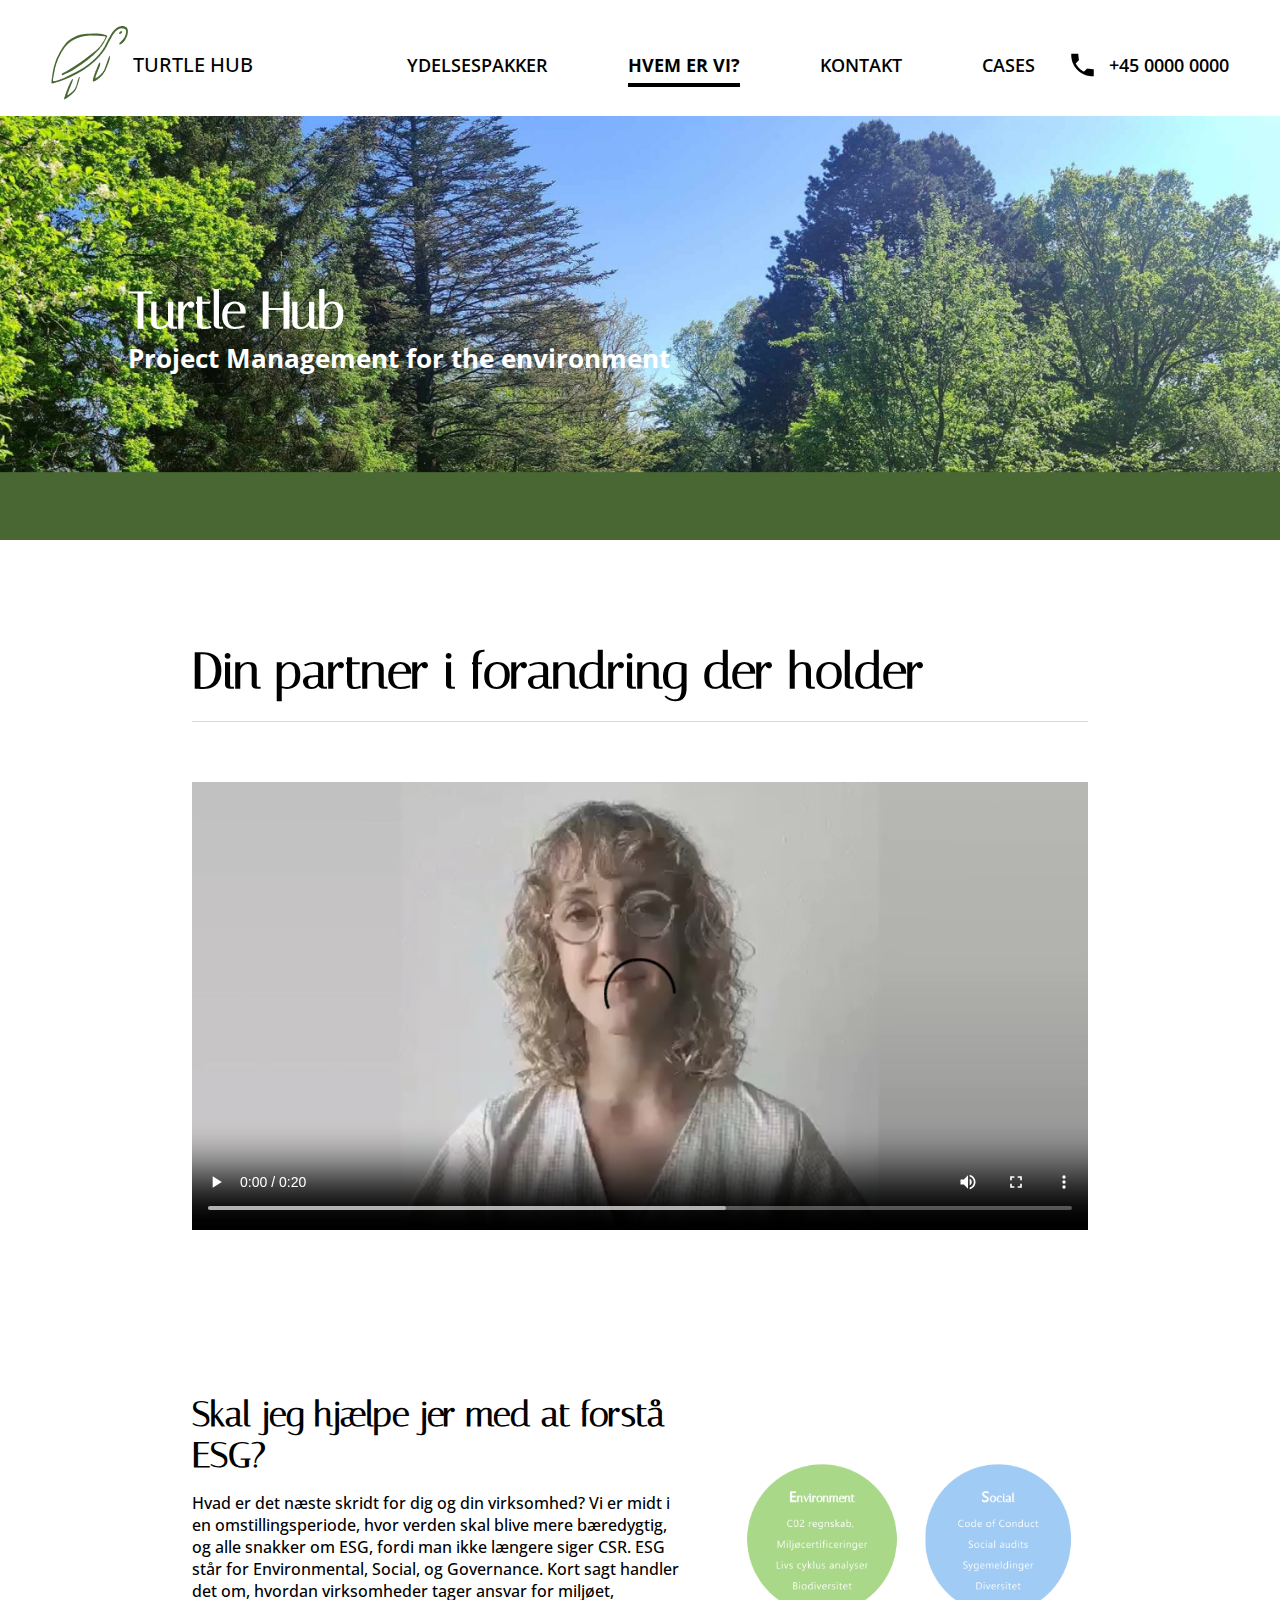
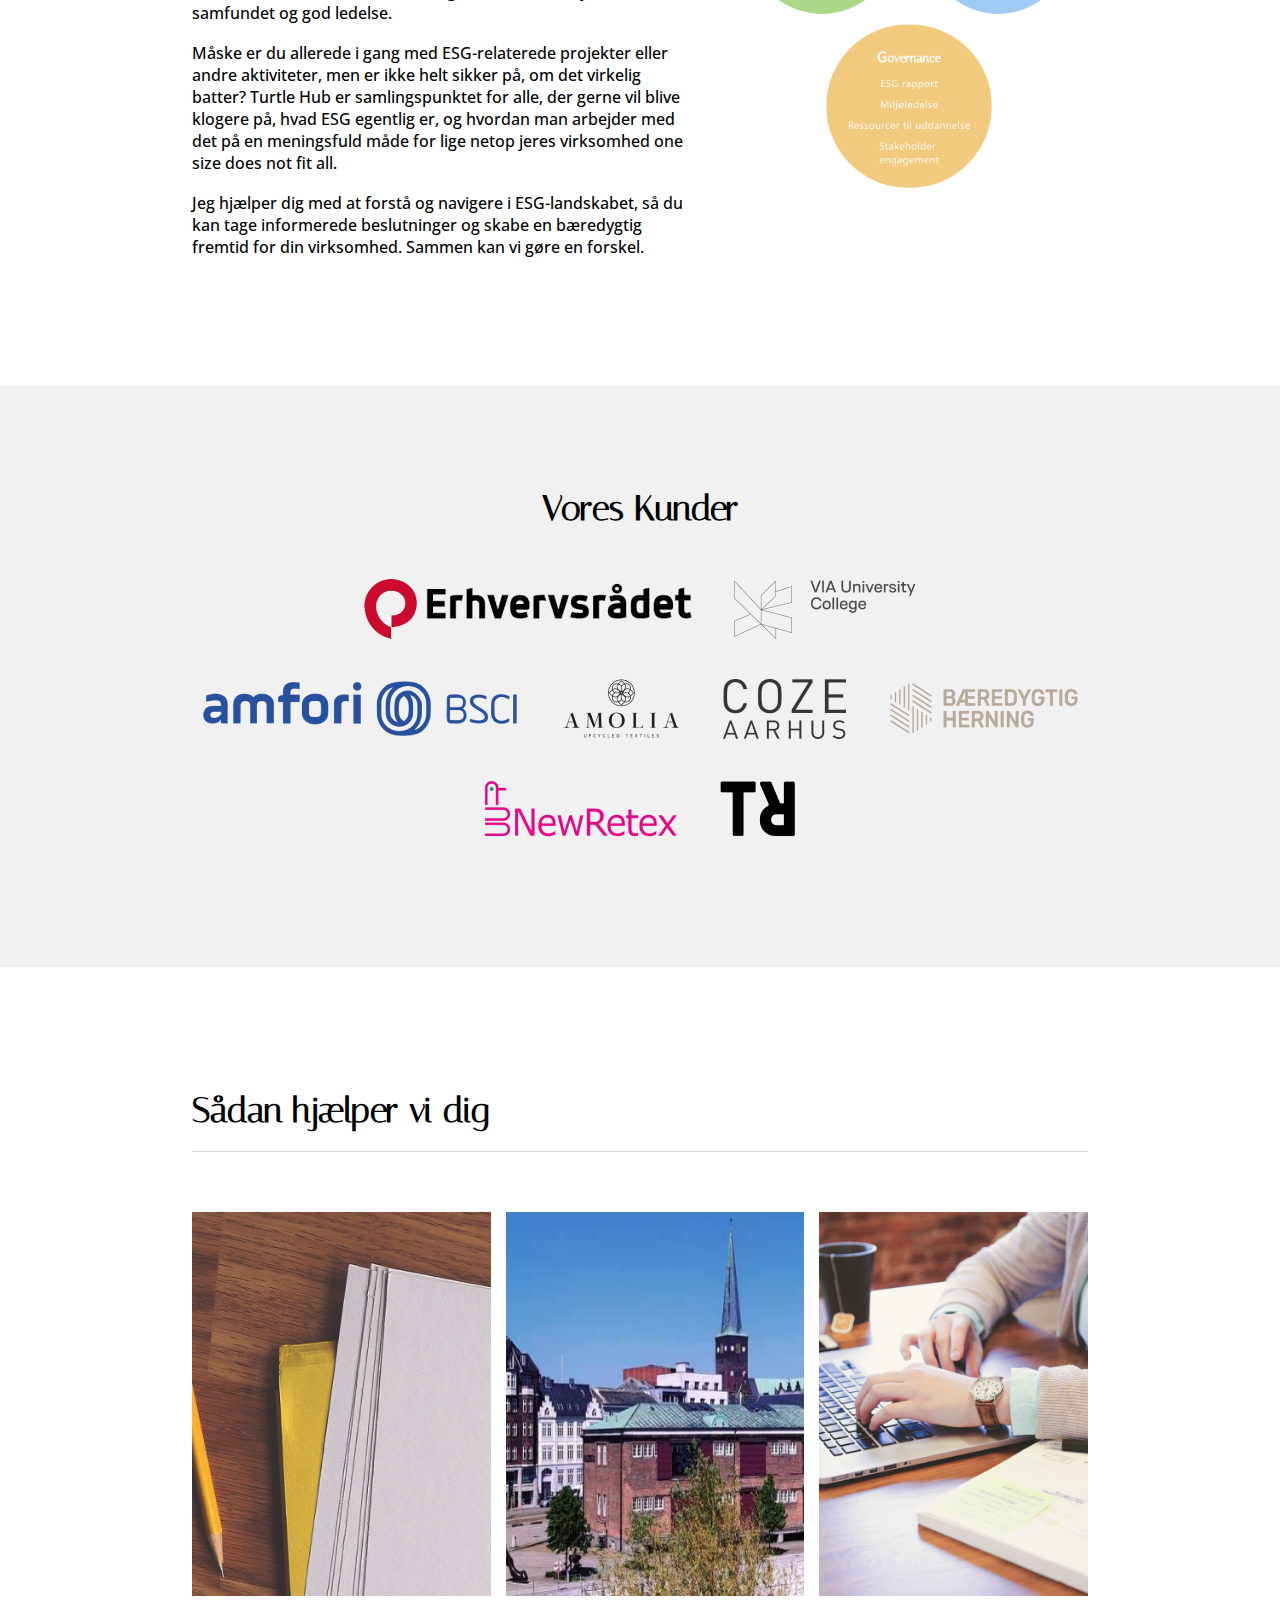
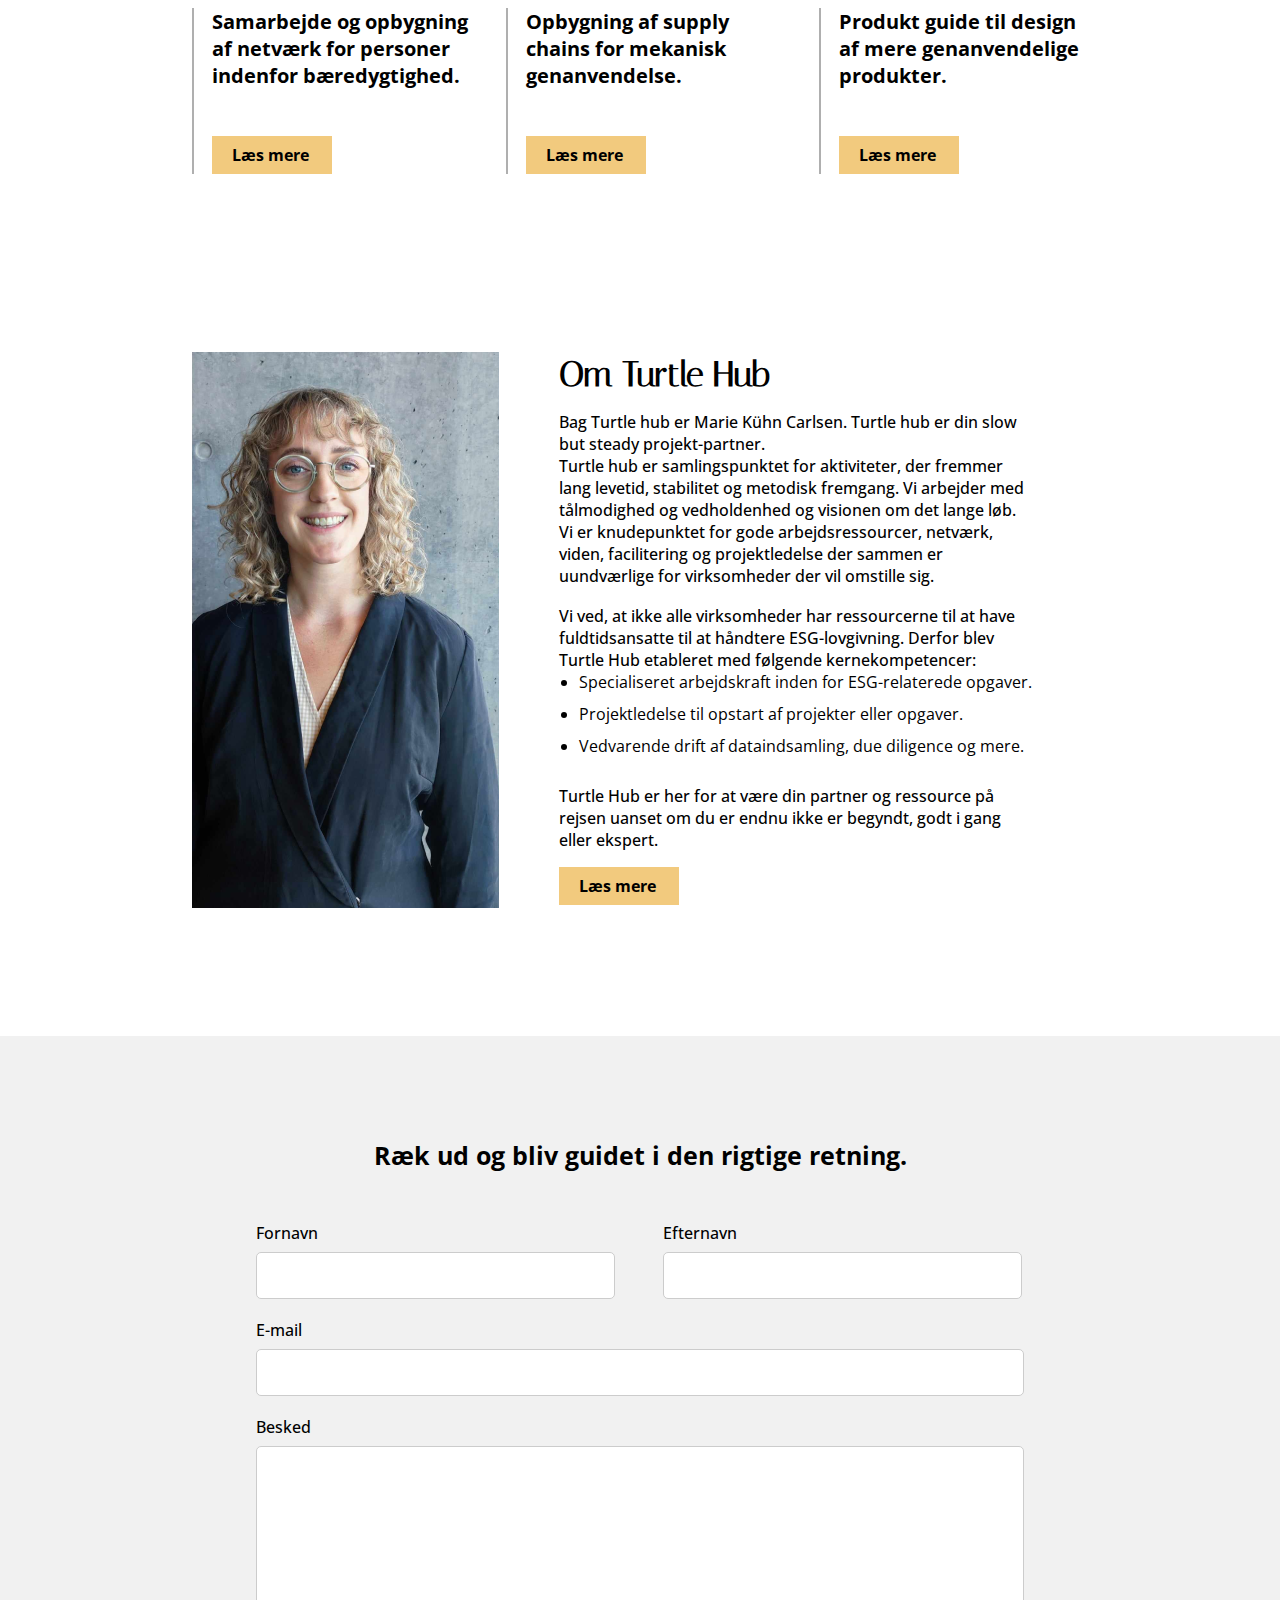
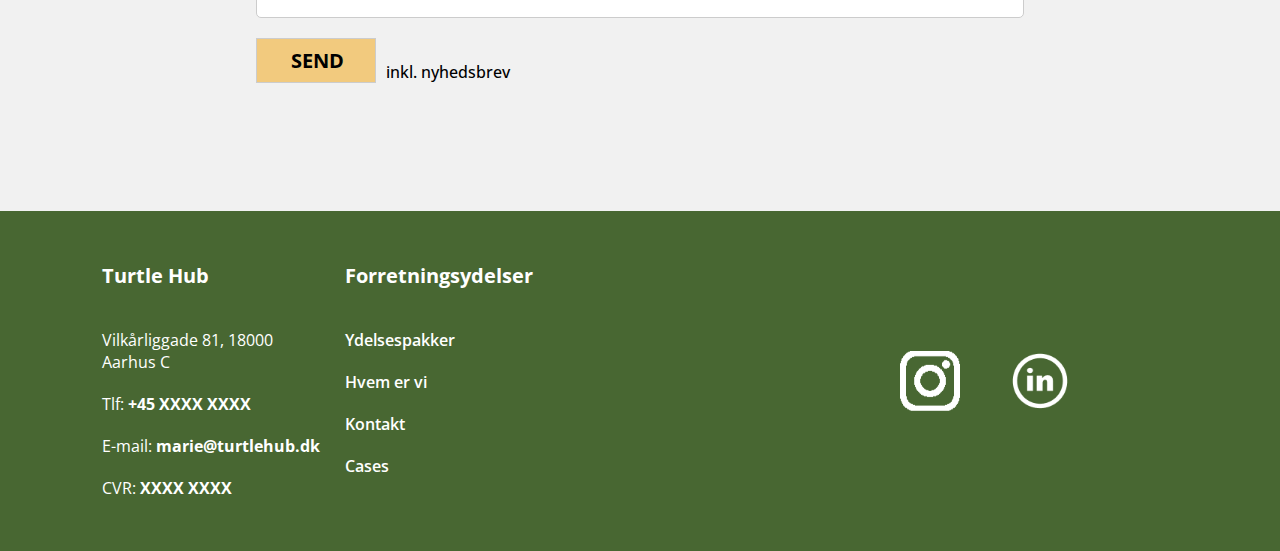
==== commit 2d179b7d: "Update index.html" ====
--- a/index.html
+++ b/index.html
@@ -1,251 +1,267 @@
 <!DOCTYPE html>
 <html lang="en">
+
 <head>
-    <meta charset="UTF-8">
-    <meta name="viewport" content="width=device-width, initial-scale=1.0">
-    <link rel="stylesheet" href="style.css">
-    <script src="script.js" defer></script>
-
-    <link rel="stylesheet" href="https://cdnjs.cloudflare.com/ajax/libs/font-awesome/6.2.0/css/all.min.css">
-    <link href="https://fonts.googleapis.com/css2?family=Julius+Sans+One&family=Open+Sans:ital,wght@0,300..800;1,300..800&display=swap" rel="stylesheet">
-    <link href="https://fonts.googleapis.com/css2?family=Italiana&display=swap" 
-    rel="stylesheet"type="text/css">
-    <title>turtlehub</title>
+  <meta charset="UTF-8">
+  <meta name="viewport" content="width=device-width, initial-scale=1.0">
+  <link rel="stylesheet" href="style.css">
+  <script src="script.js" defer></script>
+
+  <link rel="stylesheet" href="https://cdnjs.cloudflare.com/ajax/libs/font-awesome/6.2.0/css/all.min.css">
+  <link
+    href="https://fonts.googleapis.com/css2?family=Julius+Sans+One&family=Open+Sans:ital,wght@0,300..800;1,300..800&display=swap"
+    rel="stylesheet">
+  <link href="https://fonts.googleapis.com/css2?family=Italiana&display=swap" rel="stylesheet" type="text/css">
+  <title>turtlehub</title>
 </head>
+
 <body>
-    
-    <nav>
-        <div class="navbar">
-            <div class="nav-img-p">
-                <a href="index.html"> <img src="img/turtle.png" alt="logo"></a>
-                <p class="logo-name">TURTLE HUB</p>
-            </div>
-            <ul class="menulinks">
-                <li><a href="ydelsepakker.html">YDELSESPAKKER</a></li>
-                <li><a href="hvem-er-vi.html">HVEM ER VI?</a></li>
-                <li><a href="kontakt.html">KONTAKT</a></li>
-                <li><a href="vores-cases.html">CASES</a></li>
-            </ul>
-            <div class="nav-img-p number">
-                <a> <img  src="img/Vector.png" alt="vector"></a>
-                <li><a class="nav-tlf">+45 0000 0000</a></li>
-            </div>
-            <div class="burger-menu">
-                <div class="burger-icon">&#9776;</div>
-                <div class="close-icon">&times;</div>
-            </div>
-        </div>
-    </nav>
-
-    <div class="banner"> <!-- banner -->
-        <img src="img/forside-top.png" alt="banner image">
-        <div class="banner-text">
-            <h1>Turtle Hub</h1>
-            <p>Project Management for the environment</p>
-        </div>
-    </div>
-
-    <div class="indhold">
-
+
+  <nav>
+    <div class="navbar">
+      <div class="nav-img-p">
+        <a href="index.html"> <img src="img/turtle.png" alt="logo"></a>
+        <p class="logo-name">TURTLE HUB</p>
+      </div>
+      <ul class="menulinks">
+        <li><a href="ydelsepakker.html">YDELSESPAKKER</a></li>
+        <li><a href="hvem-er-vi.html" class="active">HVEM ER VI?</a></li>
+        <li><a href="kontakt.html">KONTAKT</a></li>
+        <li><a href="vores-cases.html">CASES</a></li>
+      </ul>
+      <div class="nav-img-p number">
+        <a href="#">
+          <img src="img/Vector.png" alt="vector">
+        </a>
+        <ul>
+          <li>
+            <a class="nav-tlf" href="#">+45 0000 0000</a>
+          </li>
+        </ul>
+      </div>
+      <div class="burger-menu">
+        <div class="burger-icon">&#9776;</div>
+        <div class="close-icon">&times;</div>
+      </div>
+    </div>
+  </nav>
+  <div class="banner">
+    <!-- banner -->
+    <img src="img/forside-top.png" alt="banner image">
+    <div class="banner-text">
+      <h1>Turtle Hub</h1>
+      <p>Project Management for the environment</p>
+    </div>
+  </div>
+
+  <div class="indhold">
+
+    <div>
+      <div class="hoved-overskrift extra-margin">
+        <h1>Din partner i forandring der holder</h1>
+      </div>
+
+      <div class="video-boks">
+        <!-- forside video -->
+        <video src="video/forside-video.mp4" controls></video>
+      </div>
+    </div>
+
+    <div class="esgboks">
+      <!-- ESG boks -->
+      <div class="tekst1">
+        <h1>Skal jeg hjælpe jer med at forstå ESG?</h1>
         <div>
-            <div class="hoved-overskrift extra-margin">
-                <h1>Din partner i forandring der holder</h1>
-            </div>
-
-            <div class="video-boks"> <!-- forside video -->
-                <video src="video/forside-video.mp4" controls></video>
-            </div>
-        </div>
-
-        <div class="esgboks"> <!-- ESG boks -->
-            <div class="tekst1">
-                <h1>Skal jeg hjælpe jer med at forstå ESG?</h1>
-                <div> 
-                    <p> Hvad er det næste skridt for dig og din virksomhed? 
-                        Vi er midt i en omstillingsperiode, hvor verden skal blive mere bæredygtig, 
-                        og alle snakker om ESG, fordi man ikke længere siger CSR. ESG står for Environmental, 
-                        Social, og Governance. Kort sagt handler det om, hvordan virksomheder tager ansvar 
-                        for miljøet, samfundet og god ledelse.
-                    </p>
-                    <br>
-                    <p>
-                        Måske er du allerede i gang med ESG-relaterede projekter eller andre aktiviteter,
-                        men er ikke helt sikker på, om det virkelig batter? Turtle Hub er samlingspunktet
-                        for alle, der gerne vil blive klogere på, hvad ESG egentlig er, og hvordan man
-                        arbejder med det på en meningsfuld måde for lige netop jeres virksomhed one
-                        size does not fit all.  
-                    </p>    
-                    <br>
-                    <p>
-                        Jeg hjælper dig med at forstå og navigere i ESG-landskabet, så du kan tage
-                        informerede beslutninger og skabe en bæredygtig fremtid for din virksomhed.
-                        Sammen kan vi gøre en forskel.
-                    </p>
-                </div>
-            </div>
-            <img class="portrait-picture esg-picture" src="img/ESG picture.png" alt=""> <!-- portræt billede -->
-        </div>
-    </div>
-
-    <div class="kundeliste"> <!-- banner med kunder -->
-        <div class="kundetext">
-            <h1>Vores Kunder</h1>
-        </div>
-        <div class="firmalogoer">
-            <img src="img/kunder/erhvervsrådet.png" alt="erhvervsrådet">
-            <img src="img/kunder/VIA.png" alt="via">
-            <img src="img/kunder/Amfori.png" alt="amfori">
-            <img src="img/kunder/amolia.png" alt="amolia">
-            <img src="img/kunder/cozy.png" alt="coze">
-            <img src="img/kunder/herning.png" alt="herning">
-            <img src="img/kunder/Newretex.png" alt="erhvervsrådet">
-            <img src="img/kunder/TR.png" alt="TR">
-        </div>
-    </div>
-
-    <div class="indhold"> <!-- card-img-slider -->
-
-        <div class="info-box forside-pakker"> <!-- Ydelsespakker forside -->
-            <div class="hoved-overskrift mindrefont extra-margin">
-                <h1>Sådan hjælper vi dig</h1>
-            </div>
-
-            <div class="small-cases-container">
-                    
-                <div class="little-case-box max-width">
-                    <img src="img/ydelsespakker/ydelsespakke1-forside.png" alt="Case 1">
-                    <div class="cases-textbox">
-                        <p class="box_overskrift">Samarbejde og 
-                            opbygning af netværk for personer indenfor 
-                            bæredygtighed.</p>
-                        <a class="læsmere_knap" href="#">Læs mere</a>
-                    </div>
-                </div>
-        
-                <div class="little-case-box max-width">
-                    <img src="img/ydelsespakker/ydelsespakke2-forside.png" alt="Case 2">
-                    <div class="cases-textbox">
-                        <p class="box_overskrift">Opbygning af supply 
-                            chains for mekanisk genanvendelse.</p>
-                        <a class="læsmere_knap" href="#">Læs mere</a>
-                    </div>
-                </div>
-        
-                <div class="little-case-box max-width">
-                    <img src="img/ydelsespakker/ydelsespakke3-forside.png" alt="Case 3">
-                    <div class="cases-textbox">
-                        <p class="box_overskrift">Produkt guide 
-                            til design af mere genanvendelige produkter.</p>
-                        <a class="læsmere_knap" href="#">Læs mere</a>
-                    </div>
-                </div>
-        
-                <div class="little-case-box max-width">
-                    <img src="img/ydelsespakker/ydelsespakke4-forside.png" alt="Case 4">
-                    <div class="cases-textbox">
-                        <p class="box_overskrift">LCA analyse skaber baseline 
-                            for udvikling mod ressource-besparende produkter.</p>
-                        <a class="læsmere_knap" href="#">Læs mere</a>
-                    </div>
-                </div>
-        
-                <div class="little-case-box max-width">
-                    <img src="img/ydelsespakker/ydelsespakke5-forside.png" alt="Case 5">
-                    <div class="cases-textbox">
-                        <p class="box_overskrift">Mapping af supply chain - 
-                            opbygning og community building af netværk i Danmark.</p>
-                        <a class="læsmere_knap" href="#">Læs mere</a>
-                    </div>
-                </div>
-            </div>
-        </div>
-
-        <div class="portraitboks"> <!-- Bag om Turtle Hub -->
-            <img class="portrait-picture" src="img/portrait.png" alt="portræt">
-            <div class="tekst1 portrait-text">
-                <h1>Om Turtle Hub</h1>
-                <div>
-                    <p>Bag Turtle hub er Marie Kühn Carlsen. Turtle hub er din slow but steady projekt-partner.</p>
-                    <p>Turtle hub er samlingspunktet for aktiviteter, der fremmer lang levetid, stabilitet og 
-                        metodisk fremgang. Vi arbejder med tålmodighed og vedholdenhed og visionen om det lange løb.
-                    </p>
-                    <p>
-                        Vi er knudepunktet for gode arbejdsressourcer, netværk, viden, facilitering og projektledelse 
-                        der sammen er uundværlige for virksomheder der vil omstille sig.
-                    </p>
-                    <br>
-                    <p>Vi ved, at ikke alle virksomheder har ressourcerne til at have fuldtidsansatte til at håndtere 
-                        ESG-lovgivning. Derfor blev Turtle Hub etableret med følgende kernekompetencer:
-                    </p>
-                    <ul class="point-list">
-                        <li>Specialiseret arbejdskraft inden for ESG-relaterede opgaver.</li>
-                        <li>Projektledelse til opstart af projekter eller opgaver.</li>
-                        <li>Vedvarende drift af dataindsamling, due diligence og mere.</li>
-                    </ul>
-                    <br>
-                    <p>Turtle Hub er her for at være din partner og ressource på rejsen uanset om du er endnu ikke 
-                        er begyndt, godt i gang eller ekspert. 
-                    </p>
-                </div>
-                <a class="læsmere_knap" href="#">Læs mere</a>
-            </div>
-        </div>
-    </div>
-
-    <form id="input-form"> <!-- informations boks med mulighed for at række ud til Turtle Hub -->
-        <h2 class="input-title">Ræk ud og bliv guidet i den rigtige retning.</h2>
-        <div class="input-group label-inline">
-            <div class="input-name">
-                <p>Fornavn</p>
-                <input id="first-name" type="text" value="" required/>
-            </div>
-            <div class="input-name">
-                <p>Efternavn</p>
-                <input id="last-name" type="text" value="" required/>
-            </div>
-        </div>
-        <div class="input-group input-other">
-            <p>E-mail</p>
-            <input id="email" type="email" value="" required/>
-        </div>
-        <div class="input-group input-other">
-            <p>Besked</p>
-            <textarea id="message"style="max-width:100%;height: 150px;" required></textarea>
-        </div>
-        <div class="send-field">
-            <button class="clear-button" type="submit" onclick="ClearFields();">SEND</button>
-            <p>inkl. nyhedsbrev</p>
-        </div>
-    </form>
+          <p> Hvad er det næste skridt for dig og din virksomhed?
+            Vi er midt i en omstillingsperiode, hvor verden skal blive mere bæredygtig,
+            og alle snakker om ESG, fordi man ikke længere siger CSR. ESG står for Environmental,
+            Social, og Governance. Kort sagt handler det om, hvordan virksomheder tager ansvar
+            for miljøet, samfundet og god ledelse.
+          </p>
+          <br>
+          <p>
+            Måske er du allerede i gang med ESG-relaterede projekter eller andre aktiviteter,
+            men er ikke helt sikker på, om det virkelig batter? Turtle Hub er samlingspunktet
+            for alle, der gerne vil blive klogere på, hvad ESG egentlig er, og hvordan man
+            arbejder med det på en meningsfuld måde for lige netop jeres virksomhed one
+            size does not fit all.
+          </p>
+          <br>
+          <p>
+            Jeg hjælper dig med at forstå og navigere i ESG-landskabet, så du kan tage
+            informerede beslutninger og skabe en bæredygtig fremtid for din virksomhed.
+            Sammen kan vi gøre en forskel.
+          </p>
+        </div>
+      </div>
+      <img class="portrait-picture esg-picture" src="img/ESGpicture.png" alt=""> <!-- portræt billede -->
+    </div>
+  </div>
+
+  <div class="kundeliste">
+    <!-- banner med kunder -->
+    <div class="kundetext">
+      <h1>Vores Kunder</h1>
+    </div>
+    <div class="firmalogoer">
+      <img src="img/kunder/erhvervsrådet.png" alt="erhvervsrådet">
+      <img src="img/kunder/VIA.png" alt="via">
+      <img src="img/kunder/Amfori.png" alt="amfori">
+      <img src="img/kunder/amolia.png" alt="amolia">
+      <img src="img/kunder/cozy.png" alt="coze">
+      <img src="img/kunder/herning.png" alt="herning">
+      <img src="img/kunder/Newretex.png" alt="erhvervsrådet">
+      <img src="img/kunder/TR.png" alt="TR">
+    </div>
+  </div>
+
+  <div class="indhold">
+    <!-- card-img-slider -->
+
+    <div class="info-box forside-pakker">
+      <!-- Ydelsespakker forside -->
+      <div class="hoved-overskrift mindrefont extra-margin">
+        <h1>Sådan hjælper vi dig</h1>
+      </div>
+
+      <div class="small-cases-container">
+
+        <div class="little-case-box max-width">
+          <img src="img/ydelsespakker/ydelsespakke1-forside.png" alt="Case 1">
+          <div class="cases-textbox">
+            <p class="box_overskrift">Samarbejde og
+              opbygning af netværk for personer indenfor
+              bæredygtighed.</p>
+            <a class="læsmere_knap" href="#">Læs mere</a>
+          </div>
+        </div>
+
+        <div class="little-case-box max-width">
+          <img src="img/ydelsespakker/ydelsespakke2-forside.png" alt="Case 2">
+          <div class="cases-textbox">
+            <p class="box_overskrift">Opbygning af supply
+              chains for mekanisk genanvendelse.</p>
+            <a class="læsmere_knap" href="#">Læs mere</a>
+          </div>
+        </div>
+
+        <div class="little-case-box max-width">
+          <img src="img/ydelsespakker/ydelsespakke3-forside.png" alt="Case 3">
+          <div class="cases-textbox">
+            <p class="box_overskrift">Produkt guide
+              til design af mere genanvendelige produkter.</p>
+            <a class="læsmere_knap" href="#">Læs mere</a>
+          </div>
+        </div>
+
+        <div class="little-case-box max-width">
+          <img src="img/ydelsespakker/ydelsespakke4-forside.png" alt="Case 4">
+          <div class="cases-textbox">
+            <p class="box_overskrift">LCA analyse skaber baseline
+              for udvikling mod ressource-besparende produkter.</p>
+            <a class="læsmere_knap" href="#">Læs mere</a>
+          </div>
+        </div>
+
+        <div class="little-case-box max-width">
+          <img src="img/ydelsespakker/ydelsespakke5-forside.png" alt="Case 5">
+          <div class="cases-textbox">
+            <p class="box_overskrift">Mapping af supply chain -
+              opbygning og community building af netværk i Danmark.</p>
+            <a class="læsmere_knap" href="#">Læs mere</a>
+          </div>
+        </div>
+      </div>
+    </div>
+
+    <div class="portraitboks">
+      <!-- Bag om Turtle Hub -->
+      <img class="portrait-picture" src="img/portrait.png" alt="portræt">
+      <div class="tekst1 portrait-text">
+        <h1>Om Turtle Hub</h1>
+        <div>
+          <p>Bag Turtle hub er Marie Kühn Carlsen. Turtle hub er din slow but steady projekt-partner.</p>
+          <p>Turtle hub er samlingspunktet for aktiviteter, der fremmer lang levetid, stabilitet og
+            metodisk fremgang. Vi arbejder med tålmodighed og vedholdenhed og visionen om det lange løb.
+          </p>
+          <p>
+            Vi er knudepunktet for gode arbejdsressourcer, netværk, viden, facilitering og projektledelse
+            der sammen er uundværlige for virksomheder der vil omstille sig.
+          </p>
+          <br>
+          <p>Vi ved, at ikke alle virksomheder har ressourcerne til at have fuldtidsansatte til at håndtere
+            ESG-lovgivning. Derfor blev Turtle Hub etableret med følgende kernekompetencer:
+          </p>
+          <ul class="point-list">
+            <li>Specialiseret arbejdskraft inden for ESG-relaterede opgaver.</li>
+            <li>Projektledelse til opstart af projekter eller opgaver.</li>
+            <li>Vedvarende drift af dataindsamling, due diligence og mere.</li>
+          </ul>
+          <br>
+          <p>Turtle Hub er her for at være din partner og ressource på rejsen uanset om du er endnu ikke
+            er begyndt, godt i gang eller ekspert.
+          </p>
+        </div>
+        <a class="læsmere_knap" href="#">Læs mere</a>
+      </div>
+    </div>
+  </div>
+
+  <form id="input-form">
+    <!-- informations boks med mulighed for at række ud til Turtle Hub -->
+    <h2 class="input-title">Ræk ud og bliv guidet i den rigtige retning.</h2>
+    <div class="input-group label-inline">
+      <div class="input-name">
+        <p>Fornavn</p>
+        <input id="first-name" type="text" value="" required/>
+      </div>
+      <div class="input-name">
+        <p>Efternavn</p>
+        <input id="last-name" type="text" value="" required/>
+      </div>
+    </div>
+    <div class="input-group input-other">
+      <p>E-mail</p>
+      <input id="email" type="email" value="" required/>
+    </div>
+    <div class="input-group input-other">
+      <p>Besked</p>
+      <textarea id="message" style="max-width:100%;height: 150px;" required></textarea>
+    </div>
+    <div class="send-field">
+      <button class="clear-button" type="submit" onclick="ClearFields();">SEND</button>
+      <p>inkl. nyhedsbrev</p>
+    </div>
+  </form>
 
 </body>
 
-<footer> <!-- footer -->
-    <div class="infohvem-wrapper">
-        <div class="infohvem">
-            <p>Turtle Hub</p>
-            <ul class="menulinks-nav">
-                <li>Vilkårliggade 81, 18000 Aarhus C</li>
-                <li>Tlf: <span class="bold">+45 XXXX XXXX</span></li>
-                <li>E-mail: <span class="bold">marie@turtlehub.dk</span></li>
-                <li>CVR: <span class="bold">XXXX XXXX</span></li>
-            </ul>
-        </div>
-        <div class="infohvem">
-            <p>Forretningsydelser</p>
-            <ul class="menulinks-nav">
-                <li><a href="ydelsepakker.html">Ydelsespakker</a></li>
-                <li><a href="hvem-er-vi.html">Hvem er vi</a></li>
-                <li><a href="kontakt.html">Kontakt</a></li>
-                <li><a href="vores-cases.html">Cases</a></li>
-            </ul>
-        </div>
-    </div> 
-        <div class="noci">
-            <img src="img/insta.png" alt="Instagram">
-            <img src="img/lindin.png" alt="LinkedIn">
-        </div>
- 
+<footer>
+  <!-- footer -->
+  <div class="infohvem-wrapper">
+    <div class="infohvem">
+      <p>Turtle Hub</p>
+      <ul class="menulinks-nav">
+        <li>Vilkårliggade 81, 18000 Aarhus C</li>
+        <li>Tlf: <span class="bold">+45 XXXX XXXX</span></li>
+        <li>E-mail: <span class="bold">marie@turtlehub.dk</span></li>
+        <li>CVR: <span class="bold">XXXX XXXX</span></li>
+      </ul>
+    </div>
+    <div class="infohvem">
+      <p>Forretningsydelser</p>
+      <ul class="menulinks-nav">
+        <li><a href="ydelsepakker.html">Ydelsespakker</a></li>
+        <li><a href="hvem-er-vi.html">Hvem er vi</a></li>
+        <li><a href="kontakt.html">Kontakt</a></li>
+        <li><a href="vores-cases.html">Cases</a></li>
+      </ul>
+    </div>
+  </div>
+  <div class="noci">
+    <img src="img/insta.png" alt="Instagram">
+    <img src="img/lindin.png" alt="LinkedIn">
+  </div>
+
 </footer>
-
-</html>+</html> 
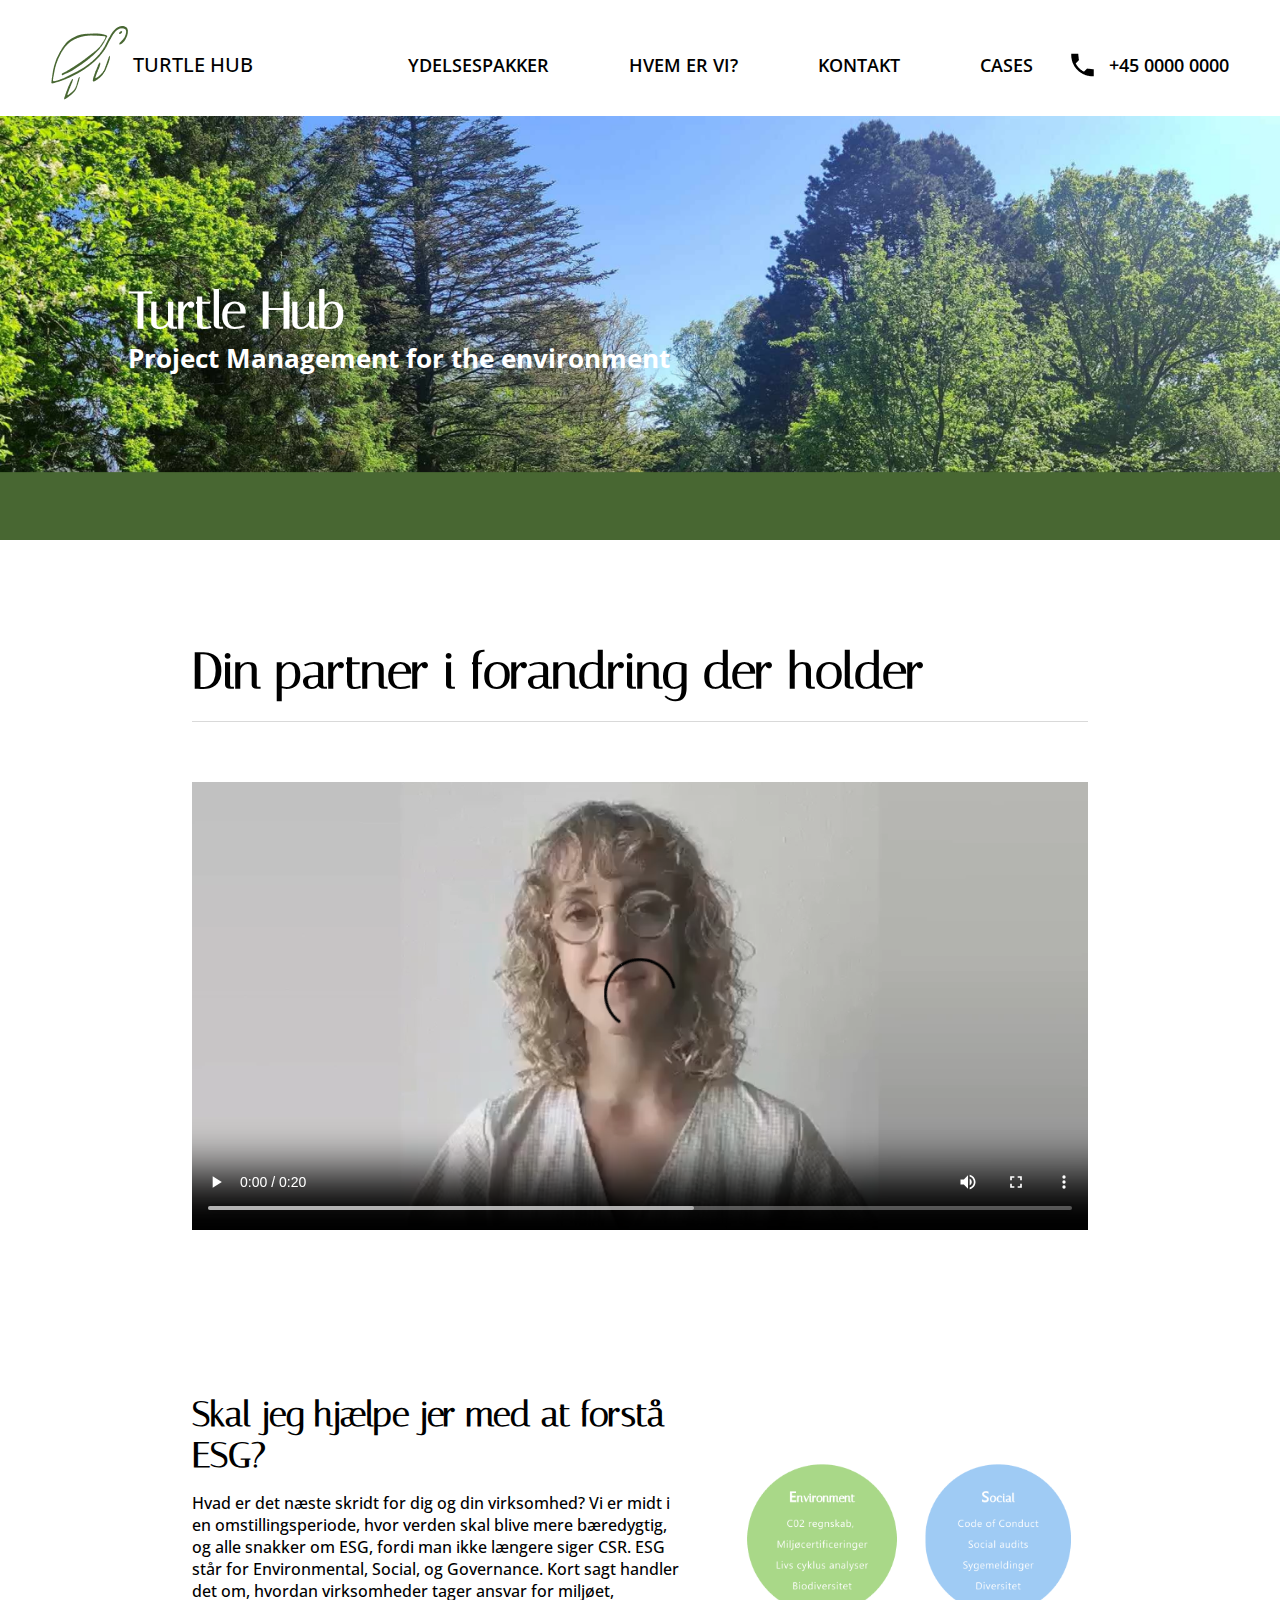
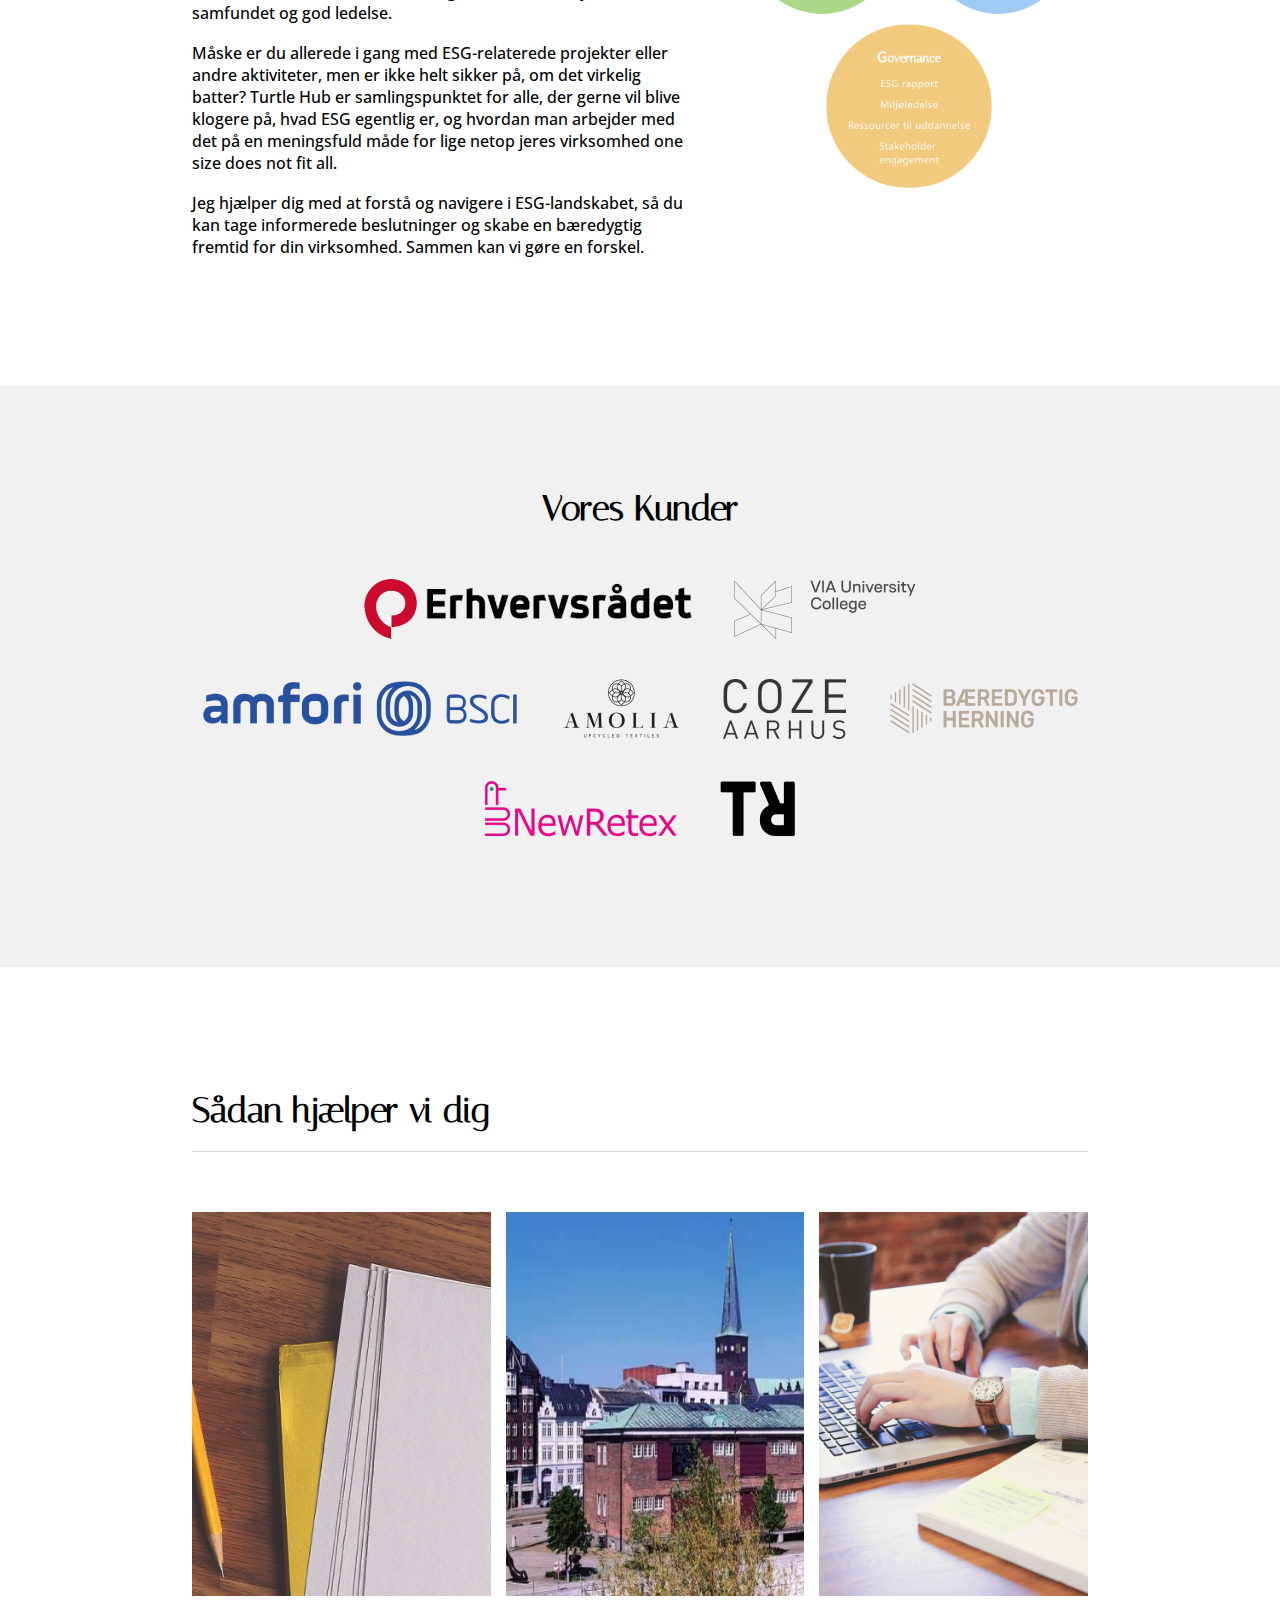
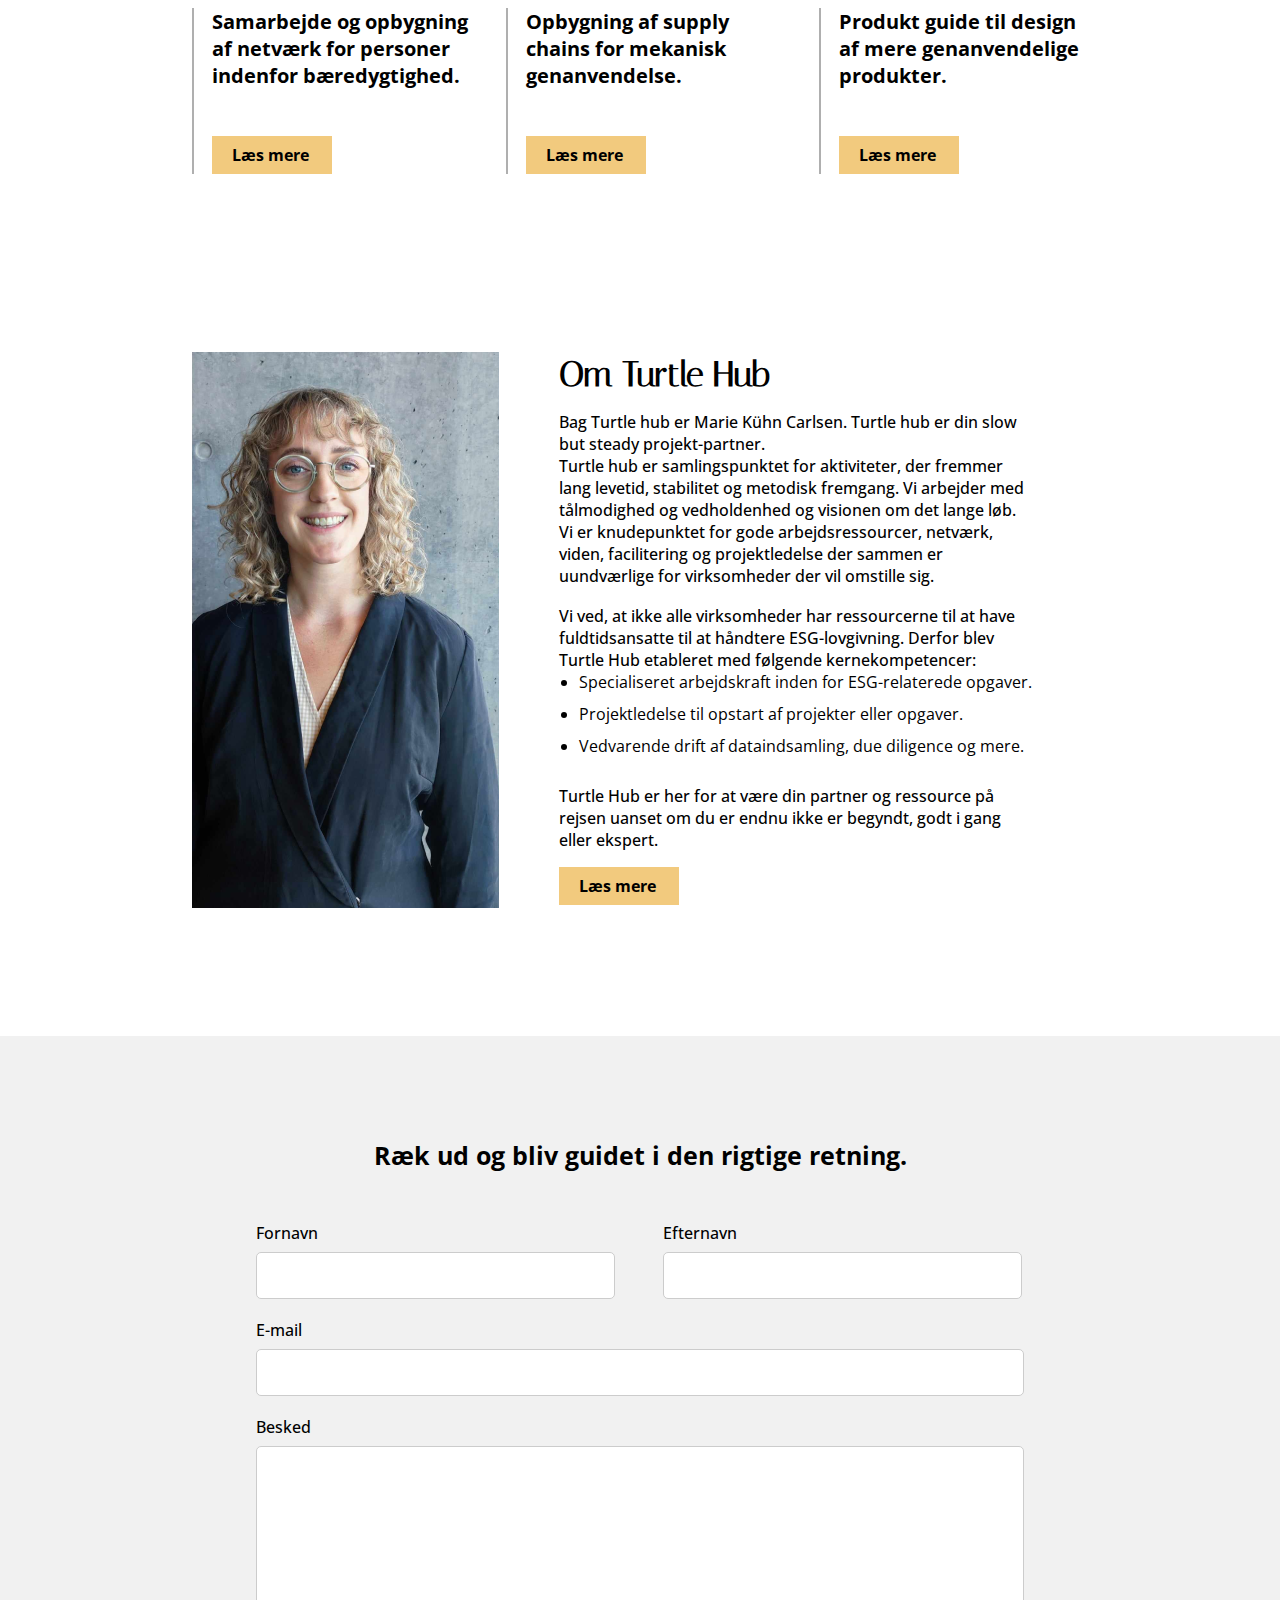
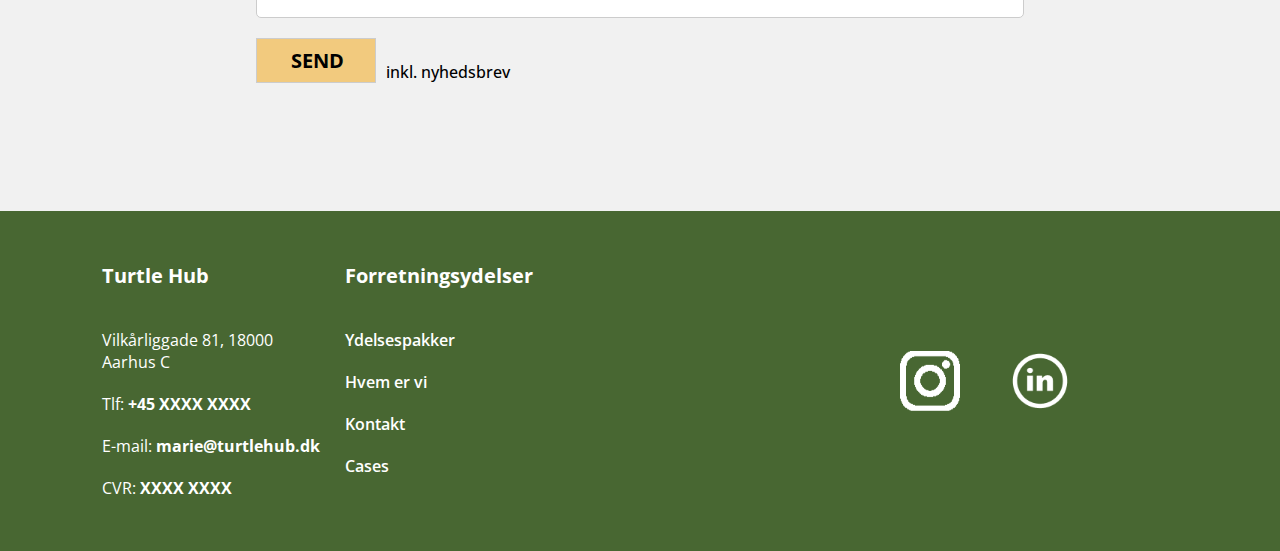
==== commit d5d3ca8c: "Update index.html" ====
--- a/index.html
+++ b/index.html
@@ -25,7 +25,7 @@
       </div>
       <ul class="menulinks">
         <li><a href="ydelsepakker.html">YDELSESPAKKER</a></li>
-        <li><a href="hvem-er-vi.html" class="active">HVEM ER VI?</a></li>
+        <li><a href="hvem-er-vi.html">HVEM ER VI?</a></li>
         <li><a href="kontakt.html">KONTAKT</a></li>
         <li><a href="vores-cases.html">CASES</a></li>
       </ul>
